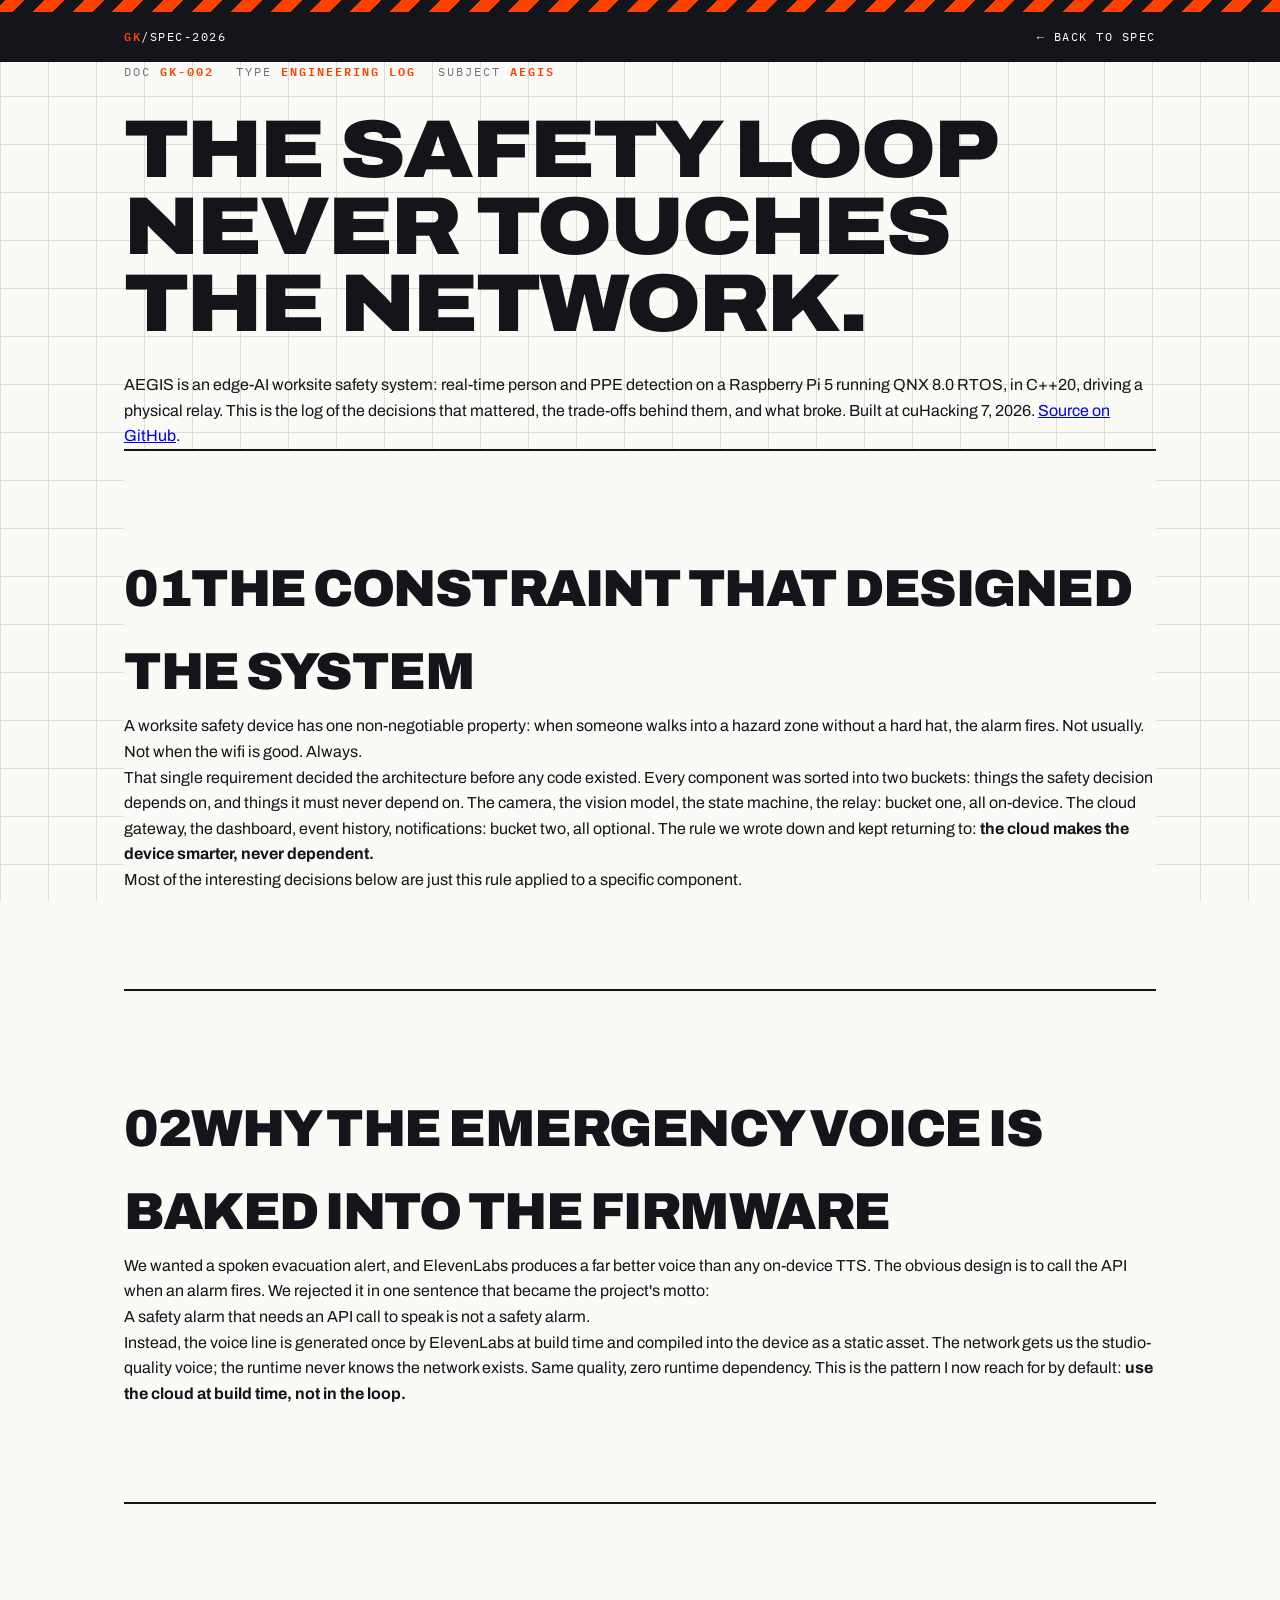
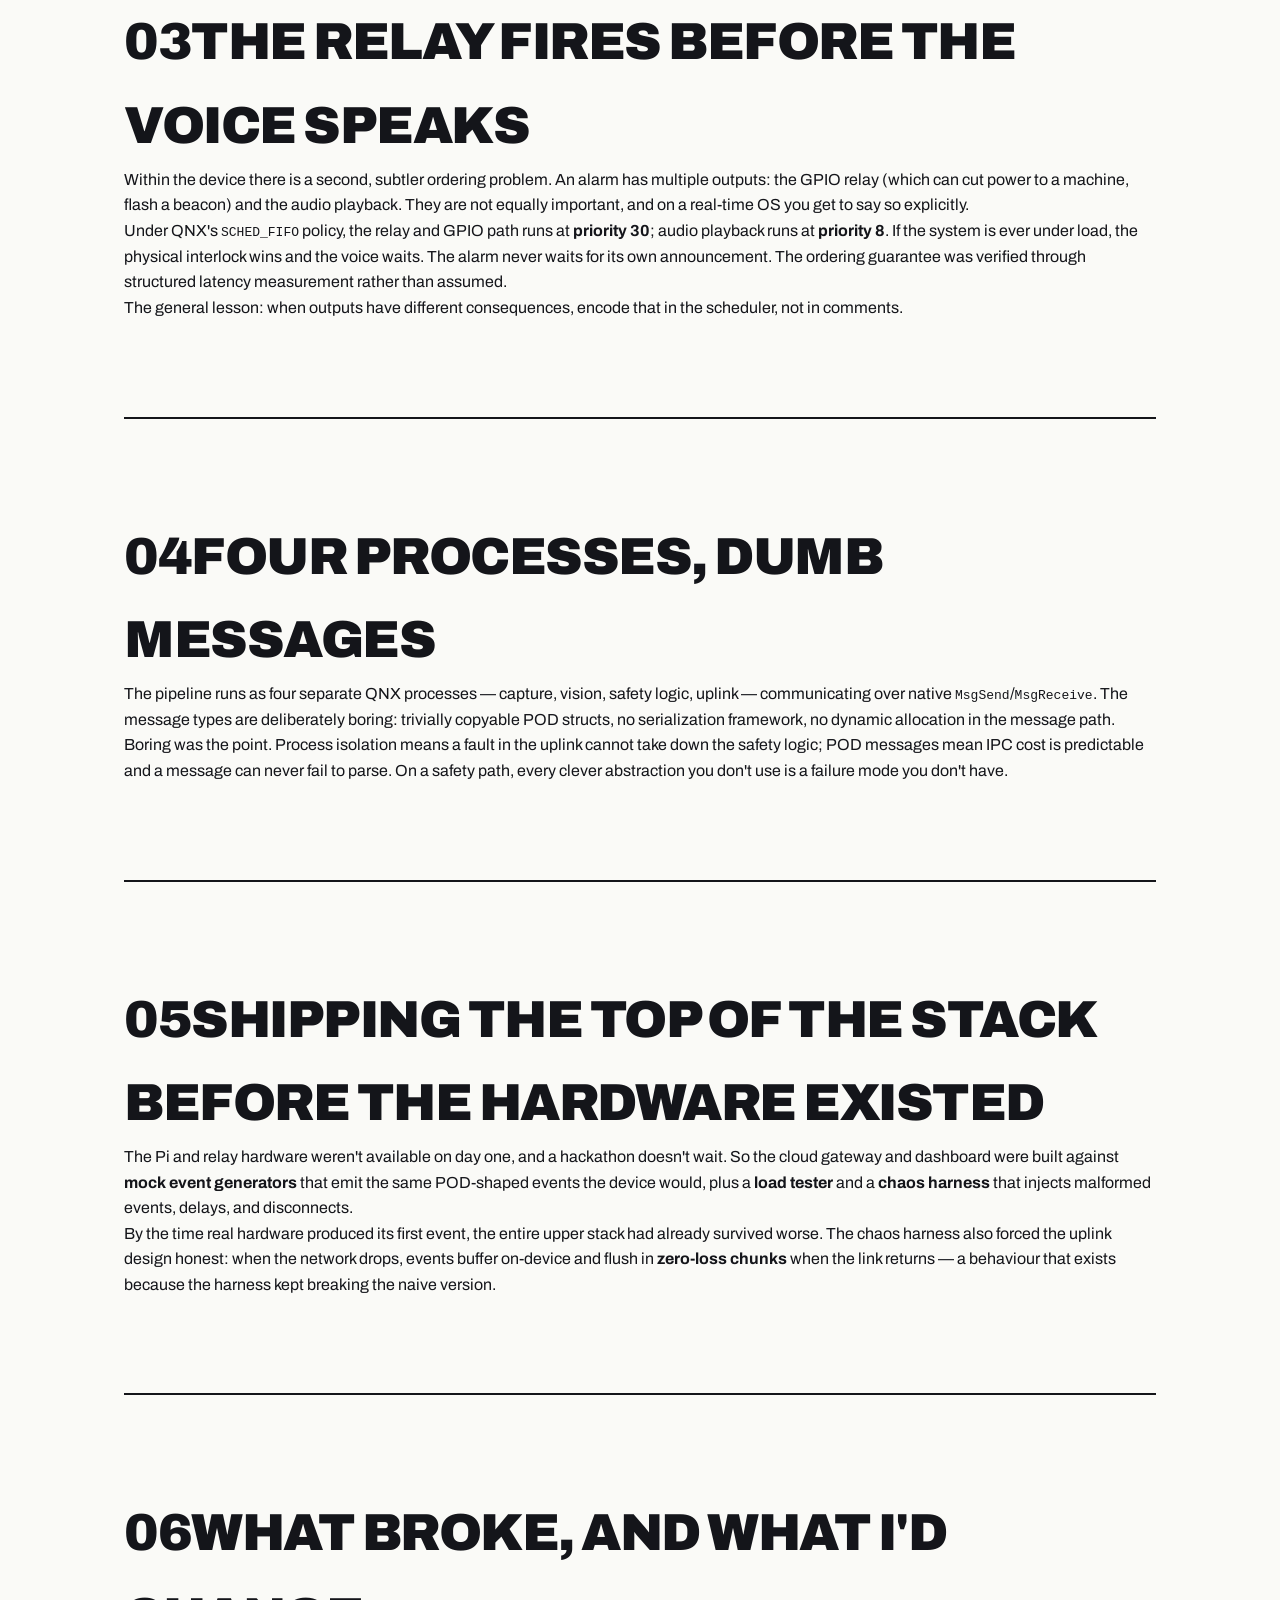
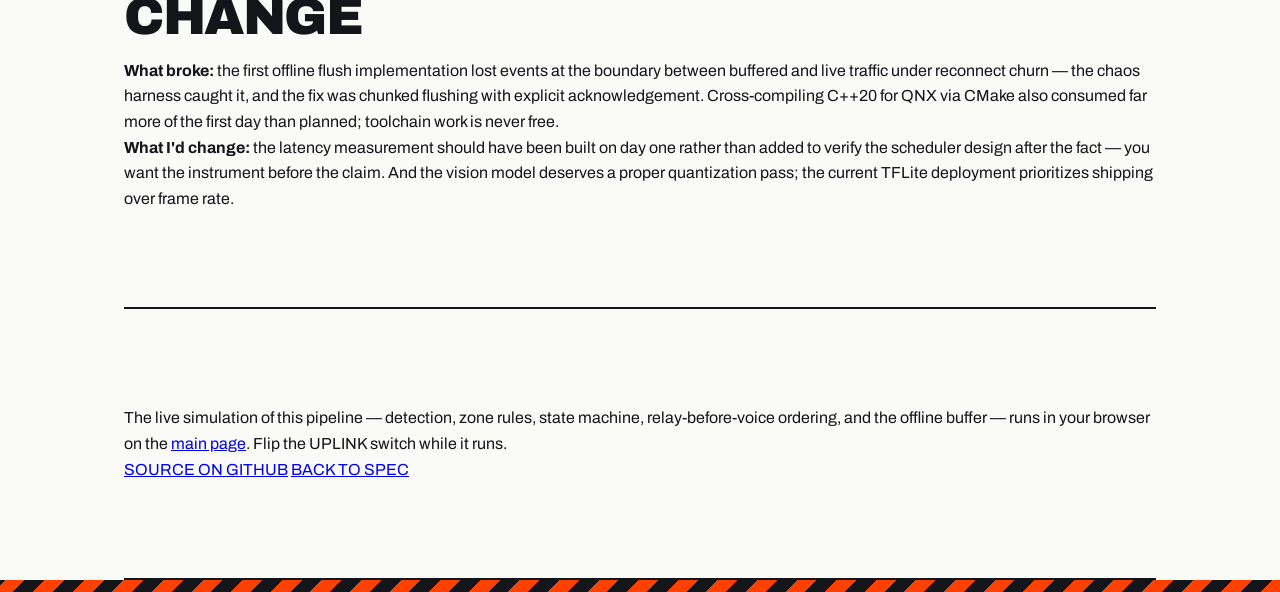
==== aegis.html @ caa248f0 "Add AEGIS Engineering Log HTML structure This file contains the HTML structure and content for the A" ====
<!DOCTYPE html>
<html lang="en">
<head>
<meta charset="UTF-8">
<meta http-equiv="Content-Security-Policy" content="
  default-src 'self';
  script-src 'self';
  style-src 'self';
  font-src 'self';
  img-src 'self' data:;
  connect-src 'self';
  base-uri 'self';
  form-action 'none';
  object-src 'none';
  frame-src 'none';
  upgrade-insecure-requests;">
<meta name="viewport" content="width=device-width, initial-scale=1.0">
<title>AEGIS Engineering Log · Gautam Khosla</title>
<meta name="description" content="Engineering log for AEGIS: an edge-AI worksite safety system on QNX 8.0 RTOS where the safety loop never touches the network. Design decisions, trade-offs, and what broke.">
<link rel="canonical" href="https://gautamkhosla.com/aegis.html">
<meta property="og:type" content="article">
<meta property="og:title" content="AEGIS Engineering Log — the safety loop never touches the network">
<meta property="og:description" content="Design decisions and trade-offs from building a real-time safety system on QNX: SCHED_FIFO ordering, baked-in voice, zero-loss offline flush.">
<meta property="og:image" content="https://gautamkhosla.com/og-image.png">
<meta name="referrer" content="strict-origin-when-cross-origin">
<link rel="icon" href="data:image/svg+xml,%3Csvg xmlns='http://www.w3.org/2000/svg' viewBox='0 0 64 64'%3E%3Crect width='64' height='64' fill='%23FF4100'/%3E%3Ctext x='32' y='44' font-family='monospace' font-size='30' font-weight='700' fill='white' text-anchor='middle'%3EGK%3C/text%3E%3C/svg%3E">
<link rel="stylesheet" href="styles.css">
<link rel="stylesheet" href="log.css">
</head>
<body class="loaded logpage">

<div class="hazard"></div>
<div class="topbar">
  <div class="wrap">
    <a href="index.html"><b class="acc">GK</b>/SPEC-2026</a>
    <div class="right"><a href="index.html">← BACK TO SPEC</a></div>
  </div>
</div>

<main class="wrap log">

  <header class="log-head">
    <div class="doc-ref">
      <span>DOC <b>GK-002</b></span>
      <span>TYPE <b>ENGINEERING LOG</b></span>
      <span>SUBJECT <b>AEGIS</b></span>
    </div>
    <h1>The safety loop never touches the network.</h1>
    <p class="log-standfirst">AEGIS is an edge-AI worksite safety system: real-time person and PPE detection on a Raspberry Pi 5 running QNX 8.0 RTOS, in C++20, driving a physical relay. This is the log of the decisions that mattered, the trade-offs behind them, and what broke. Built at cuHacking 7, 2026. <a href="https://github.com/GautamTalksDev/AEGIS">Source on GitHub</a>.</p>
  </header>

  <section>
    <h2><span class="ln">01</span>The constraint that designed the system</h2>
    <p>A worksite safety device has one non-negotiable property: when someone walks into a hazard zone without a hard hat, the alarm fires. Not usually. Not when the wifi is good. Always.</p>
    <p>That single requirement decided the architecture before any code existed. Every component was sorted into two buckets: things the safety decision depends on, and things it must never depend on. The camera, the vision model, the state machine, the relay: bucket one, all on-device. The cloud gateway, the dashboard, event history, notifications: bucket two, all optional. The rule we wrote down and kept returning to: <strong>the cloud makes the device smarter, never dependent.</strong></p>
    <p>Most of the interesting decisions below are just this rule applied to a specific component.</p>
  </section>

  <section>
    <h2><span class="ln">02</span>Why the emergency voice is baked into the firmware</h2>
    <p>We wanted a spoken evacuation alert, and ElevenLabs produces a far better voice than any on-device TTS. The obvious design is to call the API when an alarm fires. We rejected it in one sentence that became the project's motto:</p>
    <blockquote>A safety alarm that needs an API call to speak is not a safety alarm.</blockquote>
    <p>Instead, the voice line is generated once by ElevenLabs at build time and compiled into the device as a static asset. The network gets us the studio-quality voice; the runtime never knows the network exists. Same quality, zero runtime dependency. This is the pattern I now reach for by default: <strong>use the cloud at build time, not in the loop.</strong></p>
  </section>

  <section>
    <h2><span class="ln">03</span>The relay fires before the voice speaks</h2>
    <p>Within the device there is a second, subtler ordering problem. An alarm has multiple outputs: the GPIO relay (which can cut power to a machine, flash a beacon) and the audio playback. They are not equally important, and on a real-time OS you get to say so explicitly.</p>
    <p>Under QNX's <code>SCHED_FIFO</code> policy, the relay and GPIO path runs at <strong>priority 30</strong>; audio playback runs at <strong>priority 8</strong>. If the system is ever under load, the physical interlock wins and the voice waits. The alarm never waits for its own announcement. The ordering guarantee was verified through structured latency measurement rather than assumed.</p>
    <p>The general lesson: when outputs have different consequences, encode that in the scheduler, not in comments.</p>
  </section>

  <section>
    <h2><span class="ln">04</span>Four processes, dumb messages</h2>
    <p>The pipeline runs as four separate QNX processes — capture, vision, safety logic, uplink — communicating over native <code>MsgSend</code>/<code>MsgReceive</code>. The message types are deliberately boring: trivially copyable POD structs, no serialization framework, no dynamic allocation in the message path.</p>
    <p>Boring was the point. Process isolation means a fault in the uplink cannot take down the safety logic; POD messages mean IPC cost is predictable and a message can never fail to parse. On a safety path, every clever abstraction you don't use is a failure mode you don't have.</p>
  </section>

  <section>
    <h2><span class="ln">05</span>Shipping the top of the stack before the hardware existed</h2>
    <p>The Pi and relay hardware weren't available on day one, and a hackathon doesn't wait. So the cloud gateway and dashboard were built against <strong>mock event generators</strong> that emit the same POD-shaped events the device would, plus a <strong>load tester</strong> and a <strong>chaos harness</strong> that injects malformed events, delays, and disconnects.</p>
    <p>By the time real hardware produced its first event, the entire upper stack had already survived worse. The chaos harness also forced the uplink design honest: when the network drops, events buffer on-device and flush in <strong>zero-loss chunks</strong> when the link returns — a behaviour that exists because the harness kept breaking the naive version.</p>
  </section>

  <section>
    <h2><span class="ln">06</span>What broke, and what I'd change</h2>
    <p><strong>What broke:</strong> the first offline flush implementation lost events at the boundary between buffered and live traffic under reconnect churn — the chaos harness caught it, and the fix was chunked flushing with explicit acknowledgement. Cross-compiling C++20 for QNX via CMake also consumed far more of the first day than planned; toolchain work is never free.</p>
    <p><strong>What I'd change:</strong> the latency measurement should have been built on day one rather than added to verify the scheduler design after the fact — you want the instrument before the claim. And the vision model deserves a proper quantization pass; the current TFLite deployment prioritizes shipping over frame rate.</p>
  </section>

  <section class="log-foot">
    <p>The live simulation of this pipeline — detection, zone rules, state machine, relay-before-voice ordering, and the offline buffer — runs in your browser on the <a href="index.html#sim-sec">main page</a>. Flip the UPLINK switch while it runs.</p>
    <div class="log-cta">
      <a href="https://github.com/GautamTalksDev/AEGIS">SOURCE ON GITHUB</a>
      <a href="index.html">BACK TO SPEC</a>
    </div>
  </section>

</main>

<div class="hazard"></div>
</body>
</html>
---- styles.css ----
/* Fonts are served from this origin. No third party can fail, throttle,
     track, or change what this site looks like. SIL Open Font License. */
  @font-face { font-family:"Archivo"; src:url("fonts/archivo-var.woff2") format("woff2-variations");
    font-weight:400 900; font-stretch:62% 125%; font-style:normal; font-display:swap; }
  @font-face { font-family:"IBM Plex Mono"; src:url("fonts/plexmono-400.woff2") format("woff2");
    font-weight:400; font-style:normal; font-display:swap; }
  @font-face { font-family:"IBM Plex Mono"; src:url("fonts/plexmono-500.woff2") format("woff2");
    font-weight:500; font-style:normal; font-display:swap; }
  @font-face { font-family:"IBM Plex Mono"; src:url("fonts/plexmono-600.woff2") format("woff2");
    font-weight:600; font-style:normal; font-display:swap; }

  :root {
    --paper:#FAFAF7; --ink:#14151A; --orange:#FF4100; --orange-dark:#D63600;
    --steel:#6B7280; --hairline:#DEDED7; --panel:#FFFFFF; --ok:#16A34A;
    --ch-sim:#FF4100; --ch-work:#1B5FD9; --ch-prin:#0F8A3D; --ch-exp:#B26A00;
    --photo-zoom:1.06;   /* 1 = whole photo · higher = closer crop */
    --photo-focus:35%;   /* vertical focal point: lower % = higher up the frame */
  }
  * { margin:0; padding:0; box-sizing:border-box; }
  html { scroll-behavior:smooth; }
  body {
    background:var(--paper); color:var(--ink); transition:background-color .6s ease, color .6s ease;
    font-family:"Archivo",system-ui,sans-serif; line-height:1.6;
    -webkit-font-smoothing:antialiased; overflow-x:hidden;
    background-image:
      linear-gradient(var(--hairline) 1px, transparent 1px),
      linear-gradient(90deg, var(--hairline) 1px, transparent 1px);
    background-size:48px 48px; background-attachment:fixed;
  }
  /* accent shifts smoothly as you move between sections */
  .sec-no,.stat .num,.spec-idx,.tagline,.doc-ref b,.prin .pn,.forg,.award b,
  .ticker-track span b,.slide-txt .tg,.try-me,h1 .accent,.sim-note b,.sim-bar b,
  .topbar a:hover,#pulse .dot,.quickspec b.avail,.hazard,.badge,.stamp,
  .contact-links button,.btn-primary,.sim-cell .v.orange {
    transition:color .55s ease, background-color .55s ease, border-color .55s ease, box-shadow .55s ease;
  }

  .mono { font-family:"IBM Plex Mono",ui-monospace,monospace; }
  .acc { color:var(--orange); }
  .award-gap { margin-bottom:16px; }
  .muted-note { color:var(--steel); }
  .slide.active .conflict-b { animation-delay:.5s; }
  ::selection { background:var(--orange); color:#fff; }
  .wrap { max-width:1080px; margin:0 auto; padding:0 24px; }
  .hazard { height:12px; background:repeating-linear-gradient(-45deg,var(--orange) 0 14px,var(--ink) 14px 28px); position:relative; z-index:5; }

  /* ===== BOOT ===== */
  /* ===== CROSSHAIR ===== */
  #chx,#chy { position:fixed; background:rgba(255,65,0,.35); z-index:90; pointer-events:none; }
  #chx { width:100vw; height:1px; left:0; } #chy { height:100vh; width:1px; top:0; }
  #coord { position:fixed; z-index:90; pointer-events:none; font-family:"IBM Plex Mono",monospace; font-size:10px; letter-spacing:1px; color:var(--orange); background:var(--paper); border:1px solid var(--orange); padding:2px 7px; transform:translate(14px,14px); white-space:nowrap; }
  @media (hover:none),(max-width:800px){ #chx,#chy,#coord{display:none;} }

  /* ===== TOPBAR + KILL SWITCH ===== */
  .topbar { background:var(--ink); color:#fff; position:sticky; top:0; z-index:60; }
  .topbar .wrap { display:flex; justify-content:space-between; align-items:center; height:50px; font-family:"IBM Plex Mono",monospace; font-size:12px; letter-spacing:1.5px; gap:16px; }
  .topbar a { color:#fff; text-decoration:none; transition:color .15s; }
  .topbar a:hover { color:var(--orange); }
  .topbar .right { display:flex; gap:22px; align-items:center; }
  @media (max-width:760px){ .topbar .right a { display:none; } }

  .killswitch { display:flex; align-items:center; gap:10px; cursor:pointer; user-select:none; }
  .killswitch .lbl { font-size:11px; letter-spacing:1.5px; color:#B9BDC7; }
  .killswitch .lbl b { color:#4ADE80; font-weight:600; transition:color .2s; }
  body.outage .killswitch .lbl b { color:var(--orange); }
  .sw { width:46px; height:24px; border:2px solid #fff; position:relative; transition:border-color .2s; }
  .sw::after { content:""; position:absolute; top:2px; left:2px; width:16px; height:16px; background:#4ADE80; transition:transform .2s cubic-bezier(.5,1.6,.4,.9), background .2s; }
  body.outage .sw::after { transform:translateX(22px); background:var(--orange); }

  /* ===== OUTAGE MODE ===== */
  .cloud-dep { transition:opacity .4s, filter .4s; }
  body.outage .cloud-dep { opacity:.28; filter:grayscale(1); pointer-events:none; }
  body.outage .cloud-dep::before { content:"LINK LOST"; }
  .net-tag { font-family:"IBM Plex Mono",monospace; font-size:10px; font-weight:600; letter-spacing:1.5px; padding:2px 8px; border:1.5px solid currentColor; margin-left:10px; vertical-align:middle; }
  .net-tag.cloud { color:var(--steel); }
  .net-tag.edge { color:var(--ok); }
  body.outage .net-tag.cloud { color:var(--orange); }
  body.outage .net-tag.cloud::after { content:" ✕"; }

  /* safety loop pill — always alive */
  #pulse { position:fixed; left:18px; bottom:18px; z-index:80; background:var(--ink); color:#fff; font-family:"IBM Plex Mono",monospace; font-size:11px; letter-spacing:1.5px; padding:9px 14px; display:flex; gap:9px; align-items:center; border:2px solid var(--ink); }
  #pulse .dot { width:9px; height:9px; border-radius:50%; background:#4ADE80; animation:beat 1.4s ease-in-out infinite; }
  @keyframes beat { 0%,100%{transform:scale(1);opacity:.7} 50%{transform:scale(1.35);opacity:1} }
  body.outage #pulse { border-color:var(--orange); }
  body.outage #pulse .dot { animation-duration:.9s; }
  @media (max-width:640px){ #pulse{font-size:10px;padding:7px 10px;} }

  /* ===== HERO ===== */
  header { border-bottom:2px solid var(--ink); position:relative; overflow:hidden; }
  .hero { display:grid; grid-template-columns:minmax(0,1fr) 400px; gap:48px; padding:76px 0 64px; align-items:start; position:relative; }
  @media (max-width:1100px){ .hero{grid-template-columns:minmax(0,1fr) 330px; gap:34px;} }
  @media (max-width:840px){ .hero{grid-template-columns:1fr; gap:48px;} }
  .doc-ref { font-family:"IBM Plex Mono",monospace; font-size:12px; letter-spacing:2px; color:var(--steel); display:flex; gap:22px; flex-wrap:wrap; margin-bottom:30px; }
  .doc-ref b { color:var(--orange); font-weight:600; }
  .edition { color:#fff !important; background:var(--orange); padding:2px 8px; letter-spacing:1.5px; }

  h1 { font-size:clamp(38px,6.4vw,82px); font-weight:900; font-stretch:112%; line-height:.94; letter-spacing:-2px; text-transform:uppercase; margin-bottom:30px; }
  h1 .row { display:block; overflow:hidden; }
  h1 .row span { display:inline-block; transform:translateY(115%); transition:transform .9s cubic-bezier(.16,1,.3,1); }
  body.loaded h1 .row span { transform:translateY(0); }
  h1 .row:nth-child(1) span{transition-delay:.05s;} h1 .row:nth-child(2) span{transition-delay:.15s;} h1 .row:nth-child(3) span{transition-delay:.25s;}
  h1 .outline { color:transparent; -webkit-text-stroke:2px var(--ink); }
  h1 .accent { color:var(--orange); display:inline-block; }
  /* faulty-sign flicker on "doesn't." during outage */
  body.outage h1 .accent { animation:faulty 1.8s steps(1) infinite; }
  @keyframes faulty { 0%,7%,9%,50%,54%,100%{opacity:1} 8%,51%,53%{opacity:.15} }

  .lede { font-size:18px; color:#3c3f47; max-width:600px; margin-bottom:36px; opacity:0; transform:translateY(14px); transition:all .7s ease .5s; }
  body.loaded .lede { opacity:1; transform:none; }
  .lede strong { color:var(--ink); }
  .try-me { font-family:"IBM Plex Mono",monospace; font-size:12.5px; color:var(--orange); font-weight:600; letter-spacing:1px; }
  .try-me::before { content:"↗ "; }

  .cta-row { display:flex; gap:14px; flex-wrap:wrap; opacity:0; transform:translateY(14px); transition:all .7s ease .65s; }
  body.loaded .cta-row { opacity:1; transform:none; }
  .btn { display:inline-block; padding:15px 30px; font-family:"IBM Plex Mono",monospace; font-size:14px; font-weight:600; letter-spacing:1px; text-decoration:none; text-transform:uppercase; border:2px solid var(--ink); transition:all .18s; cursor:pointer; background:var(--paper); color:var(--ink); }
  .btn-primary { background:var(--orange); border-color:var(--orange); color:#fff; box-shadow:5px 5px 0 var(--ink); }
  .btn-primary:hover { transform:translate(-2px,-2px); box-shadow:8px 8px 0 var(--ink); }
  .btn-primary:active { transform:translate(3px,3px); box-shadow:1px 1px 0 var(--ink); }
  .btn-ghost:hover { background:var(--ink); color:#fff; }

  .stamp { position:absolute; top:70px; right:430px; z-index:3; font-family:"IBM Plex Mono",monospace; font-size:13px; font-weight:600; letter-spacing:3px; color:var(--orange); border:3px solid var(--orange); padding:10px 20px; text-transform:uppercase; transform:rotate(-12deg) scale(3); opacity:0; border-radius:4px; transition:transform .35s cubic-bezier(.5,1.8,.4,.8) 1.1s, opacity .2s ease 1.1s; mix-blend-mode:multiply; pointer-events:none; }
  body.loaded .stamp { transform:rotate(-12deg) scale(1); opacity:.9; }
  @media (max-width:1060px){ .stamp{right:24px;top:40px;} }
  @media (max-width:840px){ .stamp{display:none;} }

  /* badge — draggable */
  .badge-zone { position:relative; padding:26px 30px 30px 0; justify-self:center; width:100%; }
  .badge { border:2px solid var(--ink); background:var(--panel); box-shadow:8px 8px 0 var(--orange); opacity:0; transform:translateY(20px); transition:opacity .8s cubic-bezier(.16,1,.3,1) .4s, transform .8s cubic-bezier(.16,1,.3,1) .4s; cursor:grab; touch-action:none; position:relative; z-index:4; overflow:hidden; }
  body.loaded .badge { opacity:1; transform:none; }
  .badge.dragging { cursor:grabbing; transition:none !important; box-shadow:14px 18px 0 rgba(255,65,0,.5); }
  .badge.snapback { transition:transform .55s cubic-bezier(.3,1.6,.4,.9) !important; }
  .badge-head { background:var(--ink); color:#fff; font-family:"IBM Plex Mono",monospace; font-size:11px; letter-spacing:2px; padding:8px 14px; display:flex; justify-content:space-between; }
  .badge-head .live { color:#4ADE80; animation:blink 2s ease-in-out infinite; }
  body.outage .badge-head .live { color:var(--orange); }
  @keyframes blink { 0%,100%{opacity:.45} 50%{opacity:1} }
  .badge-photo { position:relative; width:100%; aspect-ratio:1/1; overflow:hidden; }
  .badge img { position:absolute; inset:0; width:100%; height:100%; object-fit:cover; object-position:center var(--photo-focus); display:block; filter:contrast(1.04); pointer-events:none; transform:scale(var(--photo-zoom)); transform-origin:center var(--photo-focus); }
  .badge-foot { padding:12px 14px; border-top:2px solid var(--ink); }
  .badge-foot .nm { font-weight:800; font-size:15px; text-transform:uppercase; letter-spacing:.5px; }
  .badge-foot .rl { font-family:"IBM Plex Mono",monospace; font-size:11.5px; color:var(--steel); letter-spacing:1px; }
  .badge-bars { display:flex; gap:3px; margin-top:10px; height:16px; }
  .badge-bars i { background:var(--ink); width:3px; }
  .badge-bars i:nth-child(3n){width:6px;} .badge-bars i:nth-child(5n){width:2px;background:var(--orange);}
  .quickspec { margin-top:26px; border:2px solid var(--ink); background:var(--panel); font-family:"IBM Plex Mono",monospace; }
  .quickspec div { display:flex; justify-content:space-between; gap:12px; padding:9px 14px; border-bottom:1px solid var(--hairline); font-size:11.5px; letter-spacing:.5px; }
  .quickspec div:last-child { border-bottom:0; }
  .quickspec span { color:var(--steel); letter-spacing:1.5px; }
  .quickspec b { font-weight:600; text-align:right; }
  .quickspec b.avail { color:var(--ok); }
  .quickspec b.avail::before { content:"● "; }
  body.outage .quickspec b.avail { color:var(--orange); }

  .drag-hint { position:absolute; bottom:8px; right:34px; font-family:"IBM Plex Mono",monospace; font-size:10px; letter-spacing:1px; color:var(--steel); }
  @media (hover:none){ .drag-hint{display:none;} }

  .dim { position:absolute; font-family:"IBM Plex Mono",monospace; font-size:10px; letter-spacing:1px; color:var(--steel); }
  .dim-r { top:26px; bottom:30px; right:6px; width:14px; border-right:1px solid var(--steel); }
  .dim-r::before,.dim-r::after { content:""; position:absolute; right:-4px; width:9px; height:1px; background:var(--steel); }
  .dim-r::before{top:0;} .dim-r::after{bottom:0;}
  .dim-r span { position:absolute; top:50%; right:-32px; transform:rotate(90deg); white-space:nowrap; }
  .dim-t { top:4px; left:0; right:30px; height:14px; border-top:1px solid var(--steel); }
  .dim-t::before,.dim-t::after { content:""; position:absolute; top:-4px; height:9px; width:1px; background:var(--steel); }
  .dim-t::before{left:0;} .dim-t::after{right:0;}
  .dim-t span { position:absolute; top:-18px; left:50%; transform:translateX(-50%); white-space:nowrap; }
  @media (max-width:840px){ .badge-zone{max-width:400px;padding-right:26px;} }

  .ticker { border-top:2px solid var(--ink); background:var(--panel); overflow:hidden; }
  .ticker-track { display:flex; width:max-content; animation:tick 32s linear infinite; }
  .ticker:hover .ticker-track { animation-play-state:paused; }
  .ticker-track span { font-family:"IBM Plex Mono",monospace; font-size:13px; letter-spacing:1.5px; padding:13px 28px; border-right:1px solid var(--hairline); white-space:nowrap; }
  .ticker-track span b { color:var(--orange); font-weight:600; }
  .ticker-track .live-slot i { font-style:normal; color:#16A34A; }
  #dataSrc { color:var(--steel); font-weight:400; cursor:help; }
  #dataSrc.live { color:#16A34A; }
  @keyframes tick { to{transform:translateX(-50%);} }

  /* ===== AEGIS SIM ===== */
  #sim-sec { background:rgba(255,255,255,.5); }
  .sim-shell { border:2px solid var(--ink); background:var(--ink); }
  .sim-bar { display:flex; justify-content:space-between; align-items:center; gap:10px; padding:9px 16px; font-family:"IBM Plex Mono",monospace; font-size:11px; letter-spacing:1.5px; color:#B9BDC7; border-bottom:2px solid #2A2C33; flex-wrap:wrap; }
  .sim-bar b { color:var(--orange); font-weight:600; }
  .sim-bar .rec { color:#EF4444; animation:blink 1.2s steps(1) infinite; }
  #simCv { width:100%; display:block; background:#0E0F13; }
  .sim-foot { display:grid; grid-template-columns:repeat(4,1fr); border-top:2px solid #2A2C33; font-family:"IBM Plex Mono",monospace; }
  @media (max-width:640px){ .sim-foot{grid-template-columns:1fr 1fr;} }
  .sim-cell { padding:12px 16px; border-right:2px solid #2A2C33; }
  .sim-cell:last-child { border-right:0; }
  @media (max-width:640px){ .sim-cell:nth-child(2){border-right:0;} .sim-cell:nth-child(-n+2){border-bottom:2px solid #2A2C33;} }
  .sim-cell .k { font-size:10px; letter-spacing:1.5px; color:#6B7280; }
  .sim-cell .v { font-size:16px; font-weight:600; color:#fff; margin-top:2px; }
  .sim-cell .v.safe { color:#4ADE80; }
  .sim-cell .v.warn { color:#FBBF24; }
  .sim-cell .v.alarm { color:#EF4444; }
  .sim-cell .v.orange { color:var(--orange); }
  .sim-shell.alarm-flash { animation:alarmb .5s steps(2) infinite; }
  @keyframes alarmb { 50% { box-shadow:0 0 0 5px var(--orange); } }
  .sim-note { font-family:"IBM Plex Mono",monospace; font-size:12.5px; color:var(--steel); margin-top:16px; letter-spacing:.3px; }
  .sim-note b { color:var(--orange); font-weight:600; }

  /* ===== SHOWCASE CAROUSEL ===== */
  .showcase { border:2px solid var(--ink); background:var(--panel); margin-bottom:40px; overflow:hidden; position:relative; }
  .rail { display:flex; transition:transform .55s cubic-bezier(.7,0,.2,1); }
  .slide { min-width:100%; display:grid; grid-template-columns:1fr 1fr; }
  @media (max-width:760px){ .slide{grid-template-columns:1fr;} }
  .slide-viz { background:var(--ink); padding:34px; display:flex; align-items:center; justify-content:center; min-height:280px; }
  .slide-viz svg { width:100%; max-width:420px; height:auto; }
  .slide-txt { padding:34px 36px; display:flex; flex-direction:column; justify-content:center; }
  .slide-txt .sk { font-family:"IBM Plex Mono",monospace; font-size:11px; letter-spacing:2px; color:var(--steel); margin-bottom:8px; }
  .slide-txt h3 { font-size:30px; font-weight:900; text-transform:uppercase; letter-spacing:-1px; margin-bottom:6px; }
  .slide-txt .tg { color:var(--orange); font-weight:600; font-size:15px; margin-bottom:12px; }
  .slide-txt p { color:#3c3f47; font-size:15px; margin-bottom:18px; }
  .slide-txt a { align-self:flex-start; font-family:"IBM Plex Mono",monospace; font-size:12.5px; font-weight:600; letter-spacing:1px; color:var(--ink); text-decoration:none; border:2px solid var(--ink); padding:8px 16px; transition:all .18s; }
  .slide-txt a:hover { background:var(--orange); border-color:var(--orange); color:#fff; }
  .show-nav { display:flex; justify-content:space-between; align-items:center; border-top:2px solid var(--ink); }
  .show-nav .dots { display:flex; gap:8px; padding:0 18px; }
  .show-nav .dots i { width:26px; height:5px; background:var(--hairline); cursor:pointer; transition:background .2s; }
  .show-nav .dots i.on { background:var(--orange); }
  .show-nav button { background:var(--panel); border:0; border-left:2px solid var(--ink); font-family:"IBM Plex Mono",monospace; font-size:13px; font-weight:600; letter-spacing:1px; padding:14px 24px; cursor:pointer; transition:all .15s; color:var(--ink); }
  .show-nav button:first-of-type { border-left:0; border-right:2px solid var(--ink); }
  .show-nav button:hover { background:var(--orange); color:#fff; }
  .show-nav button:active { background:var(--ink); }

  /* SVG schematic animations — run only on active slide */
  .slide .flow { stroke-dasharray:6 8; }
  .slide.active .flow { animation:dashflow 1s linear infinite; }
  @keyframes dashflow { to { stroke-dashoffset:-14; } }
  .slide.active .relay-blip { animation:relayblip 2.4s steps(1) infinite; }
  @keyframes relayblip { 0%,55%,100%{fill:#2A2C33} 60%,80%{fill:#FF4100} }
  .slide.active .stagefill { animation:stagef 3s linear infinite; }
  .slide.active .stagefill:nth-of-type(2){ animation-delay:.6s; }
  .slide.active .stagefill:nth-of-type(3){ animation-delay:1.2s; }
  .slide.active .stagefill:nth-of-type(4){ animation-delay:1.8s; }
  .slide.active .stagefill:nth-of-type(5){ animation-delay:2.4s; }
  @keyframes stagef { 0%,18%{fill:#FF4100} 20%,100%{fill:#2A2C33} }
  .slide.active .conflict { animation:confl 3.2s steps(1) infinite; }
  @keyframes confl { 0%,30%{fill:#EF4444} 35%,100%{fill:#4ADE80} }
  .slide.active .drop { animation:dropin 2.2s ease-in infinite; }
  .slide.active .drop:nth-of-type(2){ animation-delay:.7s; }
  .slide.active .drop:nth-of-type(3){ animation-delay:1.4s; }
  @keyframes dropin { 0%{transform:translateY(-46px);opacity:0} 25%{opacity:1} 80%{transform:translateY(38px);opacity:1} 100%{transform:translateY(44px);opacity:0} }

  /* daily principle highlight */
  .prin > div.today { background:#FFF0E8; position:relative; }
  .prin > div.today::after { content:"TODAY'S DRILL"; position:absolute; top:12px; right:12px; font-family:"IBM Plex Mono",monospace; font-size:9.5px; font-weight:600; letter-spacing:1.5px; color:#fff; background:var(--orange); padding:3px 8px; }

  /* parallax ghost numerals */
  .ghost-no { will-change:transform; }

  /* ===== SECTIONS ===== */
  section { padding:96px 0; border-bottom:2px solid var(--ink); position:relative; overflow:hidden; background:var(--paper); transition:background .6s ease; }
  /* each section is a different channel: a 6% wash of its own signal colour */
  #sim-sec    { background:color-mix(in srgb, var(--ch-sim) 7%, var(--paper)); }
  #work       { background:color-mix(in srgb, var(--ch-work) 6%, var(--paper)); }
  #principles { background:color-mix(in srgb, var(--ch-prin) 6%, var(--paper)); }
  #experience { background:color-mix(in srgb, var(--ch-exp) 6%, var(--paper)); }
  #contact    { background:var(--paper); }
  .ghost-no { position:absolute; top:24px; right:-10px; font-size:clamp(140px,22vw,280px); font-weight:900; color:transparent; -webkit-text-stroke:1.5px var(--hairline); line-height:1; pointer-events:none; user-select:none; font-stretch:112%; }
  .sec-head { display:flex; align-items:baseline; gap:20px; margin-bottom:48px; flex-wrap:wrap; }
  .sec-no { font-family:"IBM Plex Mono",monospace; font-size:14px; font-weight:600; color:#fff; background:var(--orange); padding:4px 12px; letter-spacing:1px; }
  h2 { font-size:clamp(30px,5vw,52px); font-weight:900; text-transform:uppercase; letter-spacing:-1.5px; }

  .spec { display:grid; grid-template-columns:96px 1fr; border:2px solid var(--ink); background:var(--panel); margin-bottom:22px; transition:box-shadow .18s, transform .18s; }
  .spec:hover { transform:translate(-4px,-4px); box-shadow:8px 8px 0 var(--orange); }
  .spec:hover .spec-idx { background:var(--orange); color:#fff; }
  @media (max-width:640px){ .spec{grid-template-columns:1fr;} .spec-idx{border-right:0!important;border-bottom:2px solid var(--ink);padding:10px 18px!important;justify-content:flex-start!important;} }
  .spec-idx { border-right:2px solid var(--ink); display:flex; align-items:flex-start; justify-content:center; padding:26px 0; font-family:"IBM Plex Mono",monospace; font-size:28px; font-weight:600; color:var(--orange); transition:background .18s,color .18s; }
  .spec-body { padding:28px 30px; }
  .spec-top { display:flex; justify-content:space-between; align-items:baseline; gap:14px; flex-wrap:wrap; margin-bottom:4px; }
  .spec h3 { font-size:26px; font-weight:900; text-transform:uppercase; letter-spacing:-.5px; }
  .spec h3 a { color:var(--ink); text-decoration:none; }
  .spec h3 a:hover { color:var(--orange); }
  .spec .tech { font-family:"IBM Plex Mono",monospace; font-size:12px; color:var(--steel); letter-spacing:.5px; }
  .spec .tagline { color:var(--orange); font-weight:600; font-size:15px; margin-bottom:10px; }
  .spec p { color:#3c3f47; font-size:15.5px; }
  .spec p em { color:var(--ink); font-weight:600; font-style:normal; border-bottom:2px solid var(--orange); }
  .award { display:inline-block; align-self:flex-start; margin-top:2px; font-family:"IBM Plex Mono",monospace; font-size:12px; font-weight:600; letter-spacing:1px; color:#fff; background:var(--ink); padding:5px 12px; }
  .award b { color:var(--orange); font-weight:600; }

  .more-grid { display:grid; grid-template-columns:repeat(2,1fr); gap:16px; margin-top:36px; }
  @media (max-width:640px){ .more-grid{grid-template-columns:1fr;} }
  .mini { border:2px solid var(--ink); background:var(--panel); padding:20px 22px; transition:box-shadow .18s,transform .18s; }
  .mini:hover { transform:translate(-3px,-3px); box-shadow:5px 5px 0 var(--orange); }
  .mini h4 { font-size:16px; font-weight:900; text-transform:uppercase; margin-bottom:4px; }
  .mini h4 a { color:var(--ink); text-decoration:none; }
  .mini h4 a:hover { color:var(--orange); }
  .mini p { color:var(--steel); font-size:14px; }

  .stats { display:grid; grid-template-columns:repeat(4,1fr); border:2px solid var(--ink); background:var(--panel); margin-top:40px; }
  @media (max-width:640px){ .stats{grid-template-columns:1fr 1fr;} }
  .stat { padding:26px 16px; text-align:center; border-right:2px solid var(--ink); }
  .stat:last-child { border-right:0; }
  @media (max-width:640px){ .stat:nth-child(2){border-right:0;} .stat:nth-child(-n+2){border-bottom:2px solid var(--ink);} }
  .stat .num { font-size:clamp(30px,4.6vw,46px); font-weight:900; color:var(--orange); font-variant-numeric:tabular-nums; letter-spacing:-1px; }
  .stat .lbl { font-family:"IBM Plex Mono",monospace; font-size:11px; letter-spacing:1.5px; color:var(--steel); margin-top:4px; }

  .prin { display:grid; grid-template-columns:1fr 1fr; border:2px solid var(--ink); background:var(--panel); }
  @media (max-width:640px){ .prin{grid-template-columns:1fr;} }
  .prin>div { padding:30px; border-right:2px solid var(--ink); border-bottom:2px solid var(--ink); transition:background .2s; }
  .prin>div:hover { background:#FFF4EF; }
  .prin>div:nth-child(2n){border-right:0;} .prin>div:nth-child(n+3){border-bottom:0;}
  @media (max-width:640px){ .prin>div{border-right:0!important;border-bottom:2px solid var(--ink)!important;} .prin>div:last-child{border-bottom:0!important;} }
  .prin .pn { font-family:"IBM Plex Mono",monospace; font-size:12px; font-weight:600; color:var(--orange); letter-spacing:2px; margin-bottom:8px; }
  .prin h3 { font-size:18px; font-weight:900; text-transform:uppercase; margin-bottom:6px; }
  .prin p { color:#3c3f47; font-size:15px; }


  #contact { border-bottom:0; }
  .contact-inner { border:2px solid var(--ink); background:var(--ink); color:#fff; padding:56px 52px; position:relative; overflow:hidden; }
  @media (max-width:640px){ .contact-inner{padding:38px 24px;} }
  .contact-inner::after { content:"GK-001"; position:absolute; bottom:-30px; right:-8px; font-size:150px; font-weight:900; color:transparent; -webkit-text-stroke:1px rgba(255,255,255,.12); pointer-events:none; font-stretch:112%; }
  .contact-inner h2 { color:#fff; margin-bottom:12px; }
  .contact-inner p { color:#B9BDC7; max-width:560px; margin-bottom:28px; }
  .contact-links { display:flex; gap:14px; flex-wrap:wrap; position:relative; z-index:1; }
  .contact-links a { font-family:"IBM Plex Mono",monospace; font-size:13.5px; font-weight:600; letter-spacing:1px; color:#fff; text-decoration:none; border:2px solid #fff; padding:11px 20px; transition:all .18s; }
  .contact-links a:hover { background:var(--orange); border-color:var(--orange); }
  .contact-links a.primary { background:var(--orange); border-color:var(--orange); }
  .contact-links a.primary:hover { background:#fff; border-color:#fff; color:var(--ink); }
  .contact-links button { font-family:"IBM Plex Mono",monospace; font-size:13.5px; font-weight:600; letter-spacing:1px; color:#fff; background:var(--orange); border:2px solid var(--orange); padding:11px 20px; cursor:pointer; transition:all .18s; }
  .contact-links button:hover { background:#fff; border-color:#fff; color:var(--ink); }
  .contact-links button:active { transform:translateY(2px); }

  /* copy confirmation: reads like a dispatch receipt */
  #copyToast { position:fixed; left:50%; bottom:-90px; transform:translateX(-50%); z-index:120; background:var(--ink); color:#fff; border:2px solid var(--orange); font-family:"IBM Plex Mono",monospace; font-size:12.5px; letter-spacing:1.5px; padding:12px 20px; display:flex; gap:12px; align-items:center; transition:bottom .35s cubic-bezier(.2,1.4,.4,1); box-shadow:5px 5px 0 var(--orange); }
  #copyToast.show { bottom:26px; }
  #copyToast b { color:var(--orange); font-weight:600; }
  #copyToast .tick { color:#4ADE80; }
  @media (max-width:640px){ #copyToast{font-size:11px;padding:10px 14px;gap:8px;} }

  .name-plate { padding:60px 0 20px; overflow:hidden; }
  .name-track { display:flex; width:max-content; animation:namescroll 24s linear infinite; }
  .name-track div { font-size:clamp(60px,12.5vw,170px); font-weight:900; font-stretch:112%; text-transform:uppercase; letter-spacing:-4px; line-height:.9; color:transparent; -webkit-text-stroke:2px var(--ink); white-space:nowrap; transition:color .3s,-webkit-text-stroke .3s; user-select:none; padding-right:.4em; }
  .name-plate:hover .name-track div { color:var(--orange); -webkit-text-stroke:2px var(--orange); }
  .name-plate:hover .name-track { animation-play-state:paused; }
  @keyframes namescroll { to { transform:translateX(-50%); } }
  @media (prefers-reduced-motion:reduce){ .name-track { animation:none; } }
  footer .meta { display:flex; justify-content:space-between; gap:16px; flex-wrap:wrap; font-family:"IBM Plex Mono",monospace; font-size:12px; color:var(--steel); letter-spacing:1px; padding:14px 0 30px; }
  footer .meta button { background:none; border:0; font:inherit; color:inherit; letter-spacing:inherit; cursor:pointer; }
  footer .meta button:hover { color:var(--orange); }

  /* ===== TERMINAL ===== */
  #term { position:fixed; left:0; right:0; bottom:0; height:0; background:var(--ink); color:#D7DBE4; z-index:150; overflow:hidden; transition:height .3s cubic-bezier(.2,.8,.2,1); border-top:3px solid var(--orange); font-family:"IBM Plex Mono",monospace; font-size:13px; }
  #term.open { height:min(46vh,380px); }
  #term .inner { padding:16px 20px; height:100%; display:flex; flex-direction:column; }
  #termOut { flex:1; overflow-y:auto; white-space:pre-wrap; line-height:1.7; }
  #termOut b { color:var(--orange); font-weight:600; }
  #termOut .ok { color:#4ADE80; }
  #termLine { display:flex; gap:8px; padding-top:8px; }
  #termLine .ps { color:var(--orange); }
  #termIn { flex:1; background:none; border:0; outline:0; color:#fff; font:inherit; }

  /* live inspection log (desktop) */
  #log { position:fixed; right:16px; bottom:16px; z-index:80; width:230px; font-family:"IBM Plex Mono",monospace; font-size:10.5px; line-height:1.8; color:var(--steel); pointer-events:none; text-align:right; }
  #log div b { color:var(--orange); font-weight:600; }
  @media (max-width:1200px){ #log{display:none;} }

  .reveal { opacity:0; transform:translateY(30px); transition:opacity .65s cubic-bezier(.16,1,.3,1), transform .65s cubic-bezier(.16,1,.3,1); }
  .reveal.in { opacity:1; transform:none; }

  @media (prefers-reduced-motion:reduce) {
    *,*::before,*::after { animation:none !important; transition:none !important; }
    h1 .row span,.lede,.cta-row,.badge,.stamp { transform:none !important; opacity:1 !important; }
    .reveal { opacity:1; transform:none; }
    #chx,#chy,#coord,#log { display:none; }
  }

  /* ===== THE SURPRISE: PRINT = INSTANT SPEC-SHEET RESUME =====
     Ctrl+P anywhere and the site collapses into a clean, ink-friendly
     one-pager a recruiter can save as PDF. The document was always a document. */
  @media print {
    body { background:#fff !important; background-image:none !important; font-size:11pt; }
    #chx,#chy,#coord,#log,#pulse,#term,.killswitch,.ticker,.scroll-hint,
    #sim-sec,.stamp,.drag-hint,.dim,.ghost-no,.hazard,.name-plate,.slide-viz,.quickspec,
    .cta-row,.show-nav,footer .meta button { display:none !important; }
    .topbar { position:static; background:#fff; border-bottom:3px solid #14151A; }
    .topbar a, .topbar .lbl { color:#14151A !important; }
    header,section { border-bottom:1.5px solid #14151A; padding:18pt 0; min-height:0; page-break-inside:avoid; }
    .hero { grid-template-columns:1fr 120pt; gap:20pt; padding:12pt 0; }
    h1 { font-size:26pt; letter-spacing:-1px; }
    .badge { box-shadow:none; }
    .badge-zone { padding:0; }
    .showcase { border:1.5px solid #14151A; overflow:visible; margin-bottom:14pt; }
    .rail { display:block; transform:none !important; }
    .slide { display:block; min-width:0; page-break-inside:avoid; border-bottom:1px solid #DEDED7; }
    .slide-txt { padding:10pt 14pt; }
    .slide-txt a { border:0; padding:0; }
    .slide-txt a::after { content:" · " attr(href); font-size:8pt; color:#6B7280; }
    .spec,.mini,.prin,.stats,.contact-inner { box-shadow:none !important; transform:none !important; border-width:1.5px; }
    .spec:hover { transform:none; }
    .contact-inner { background:#fff; color:#14151A; border:1.5px solid #14151A; }
    .contact-inner h2,.contact-inner p { color:#14151A; }
    .contact-inner::after { display:none; }
    .contact-links a { color:#14151A; border-color:#14151A; }
    .contact-links a.primary { background:#fff; color:#14151A; }
    .contact-links a::after { content:" · " attr(href); font-size:8.5pt; color:#6B7280; }
    .contact-links button { color:#14151A !important; background:#fff !important; border-color:#14151A !important; }
    .contact-links button::after { content:" · " attr(data-mail); font-size:8.5pt; color:#6B7280; }
    .reveal { opacity:1 !important; transform:none !important; }
    a { text-decoration:none; color:#14151A; }
    .spec h3 a::after { content:" · " attr(href); font-size:8pt; color:#6B7280; font-weight:400; text-transform:none; }
  }

  /* experience: field-record dossiers on a timeline rail */
  #experience .wrap { position:relative; }
  .frail { position:absolute; left:9px; top:130px; bottom:20px; width:2px;
    background:repeating-linear-gradient(180deg, var(--ink) 0 8px, transparent 8px 14px); opacity:.35; }
  @media (max-width:720px){ .frail{ display:none; } }

  .fcard { position:relative; margin:0 0 26px 40px; border:2px solid var(--ink); background:var(--panel);
    transition:transform .18s, box-shadow .18s; }
  .fcard:hover { transform:translate(-4px,-4px); box-shadow:8px 8px 0 var(--orange); }
  @media (max-width:720px){ .fcard{ margin-left:0; } }

  .fnode { position:absolute; left:-37px; top:26px; width:12px; height:12px; border:2px solid var(--ink);
    background:var(--paper); transform:rotate(45deg); transition:background .3s, box-shadow .3s; }
  .fcard.in .fnode { background:var(--orange); box-shadow:0 0 0 5px color-mix(in srgb, var(--orange) 18%, transparent); }
  @media (max-width:720px){ .fnode{ display:none; } }

  .ftab { display:flex; align-items:center; gap:18px; flex-wrap:wrap; padding:9px 18px;
    border-bottom:2px solid var(--ink); background:color-mix(in srgb, var(--orange) 6%, var(--panel));
    font-family:"IBM Plex Mono",monospace; font-size:11px; letter-spacing:1.5px; }
  .fid { color:#fff; background:var(--ink); padding:2px 9px; font-weight:600; }
  .fwhen { color:var(--steel); }
  .fstat { margin-left:auto; color:var(--steel); font-weight:600; }
  .fstat.live { color:var(--ok); }
  .fstat.live::before { content:""; }
  body.outage .fstat.live { color:var(--orange); }

  .fbody { padding:20px 22px 18px; }
  .fbody h3 { font-size:19px; font-weight:900; text-transform:uppercase; letter-spacing:-.3px; }
  .forg { color:var(--orange); font-weight:600; font-size:14.5px; margin:2px 0 8px; }
  .fbody p { color:#3c3f47; font-size:15px; max-width:70ch; }

  .ftags { display:flex; gap:8px; flex-wrap:wrap; margin-top:14px; }
  .ftags i { font-style:normal; font-family:"IBM Plex Mono",monospace; font-size:10.5px; font-weight:600;
    letter-spacing:1px; color:var(--ink); border:1.5px solid var(--ink); padding:3px 9px;
    transition:background .15s, color .15s; }
  .fcard:hover .ftags i { background:var(--ink); color:#fff; }
  .fcard:hover .ftags i:nth-child(odd) { background:var(--orange); border-color:var(--orange); }

  /* rubber stamp: hidden until the card is inspected */
  .fstamp { position:absolute; right:22px; bottom:16px; font-family:"IBM Plex Mono",monospace;
    font-size:12px; font-weight:600; letter-spacing:3px; color:var(--orange); border:2.5px solid var(--orange);
    padding:5px 12px; border-radius:3px; transform:rotate(-8deg) scale(2.2); opacity:0; pointer-events:none;
    mix-blend-mode:multiply; transition:transform .28s cubic-bezier(.5,1.9,.4,.8), opacity .15s; }
  .fcard:hover .fstamp, .fcard.in:active .fstamp { transform:rotate(-8deg) scale(1); opacity:.9; }
  @media (max-width:640px){ .fstamp{ position:static; display:inline-block; margin:14px 22px 18px;
    transform:rotate(-4deg) scale(1); opacity:.85; } }
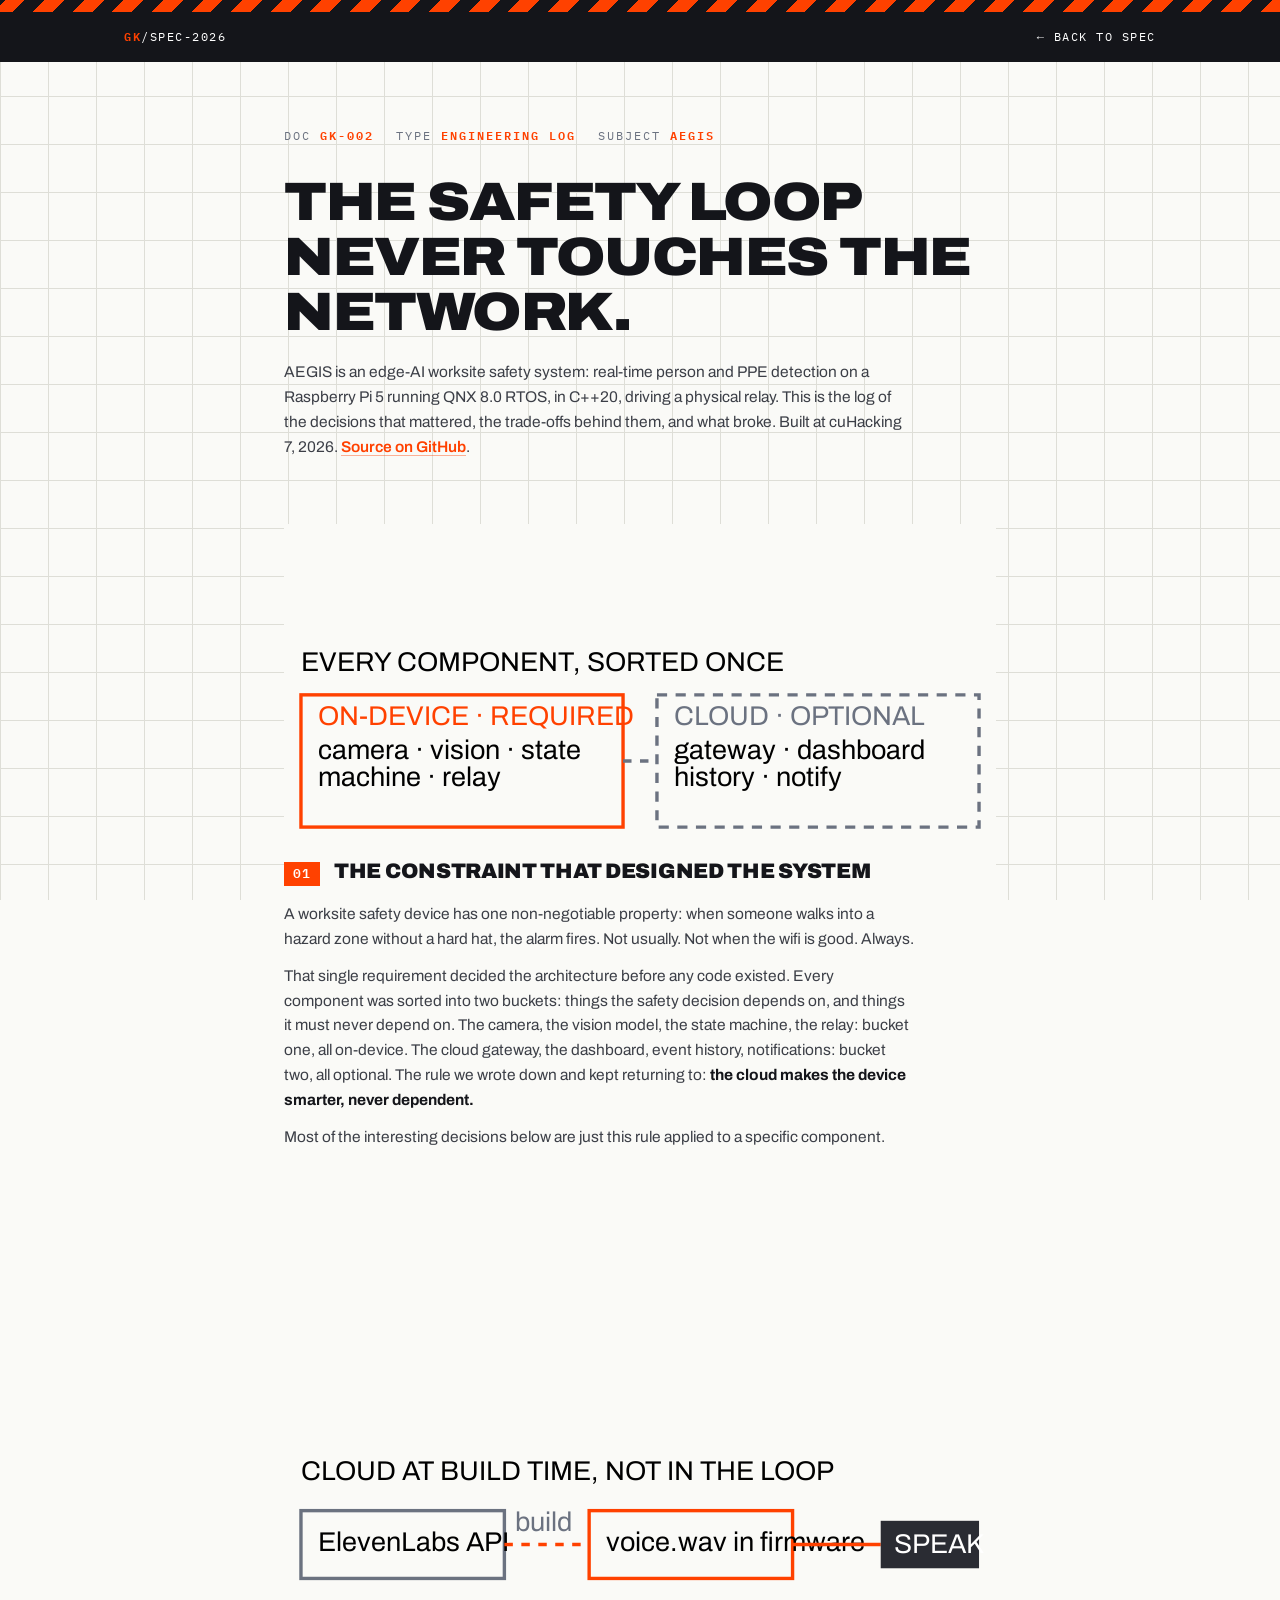
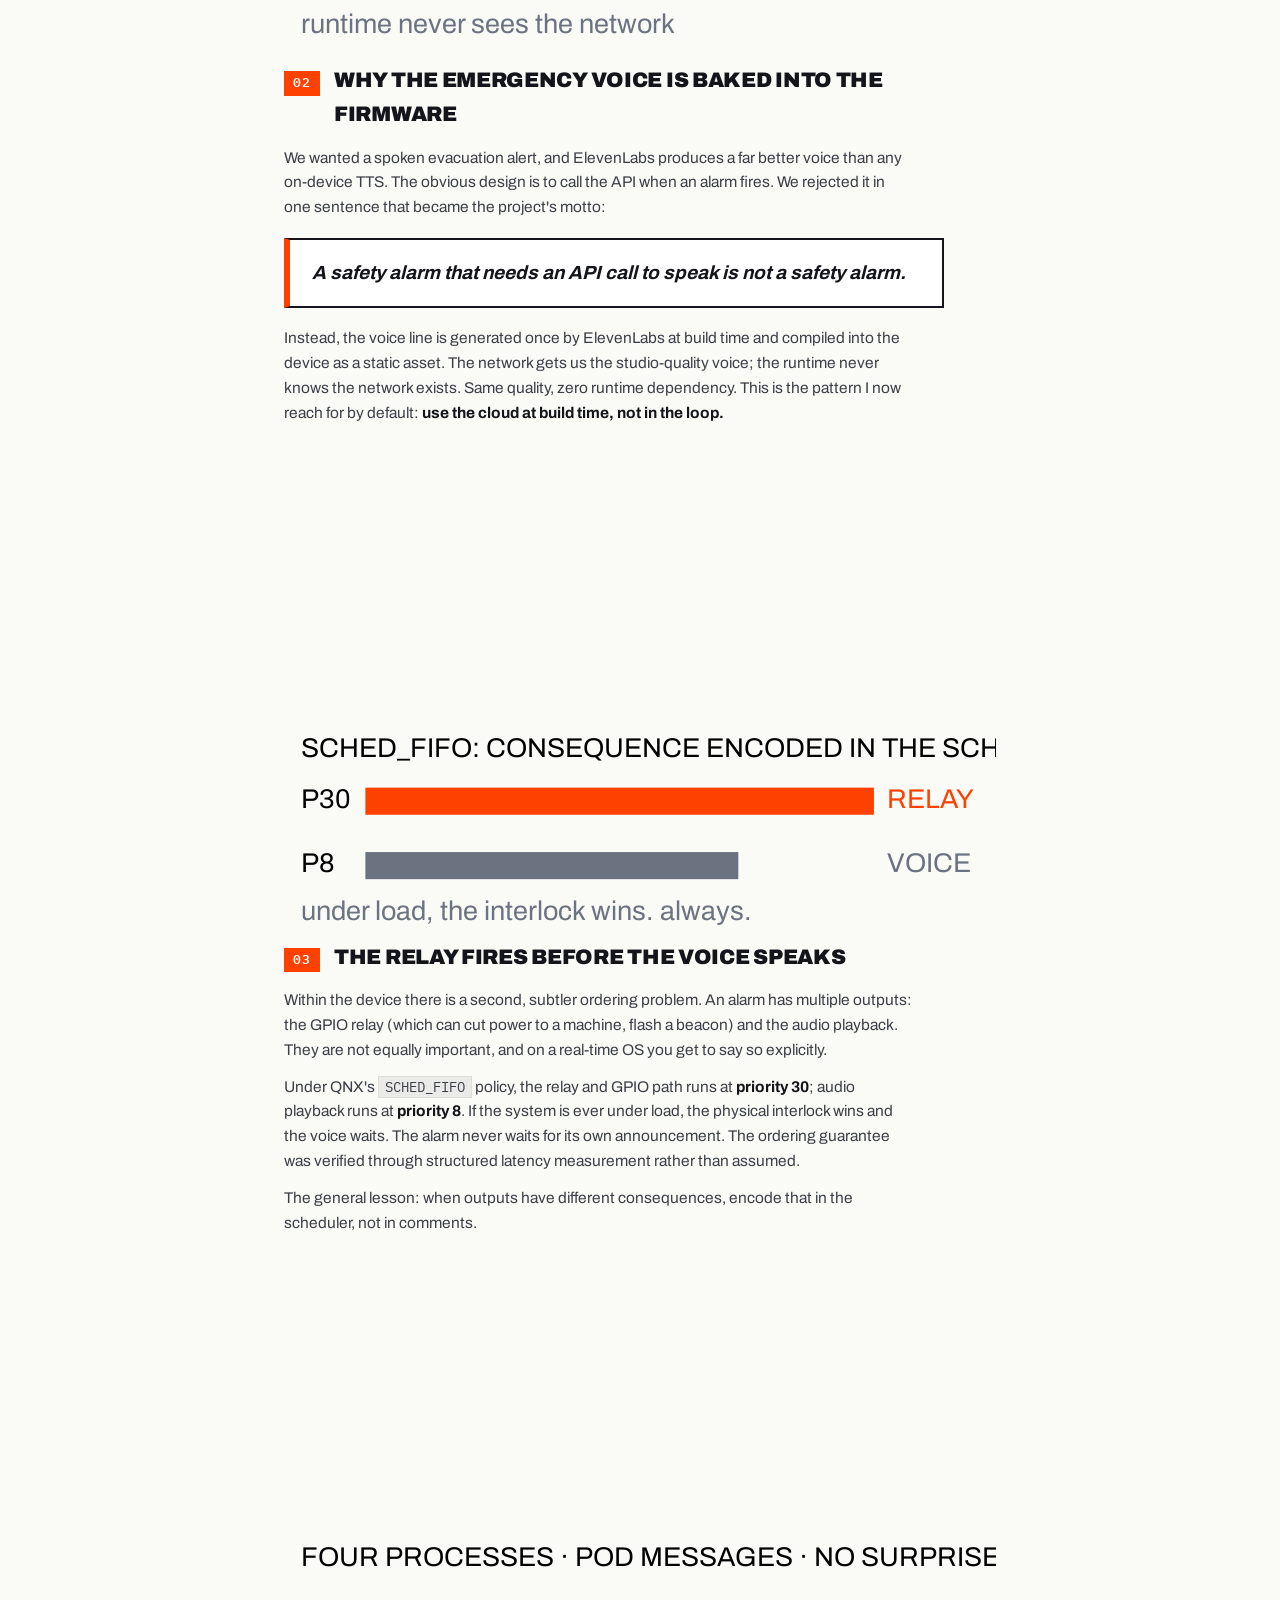
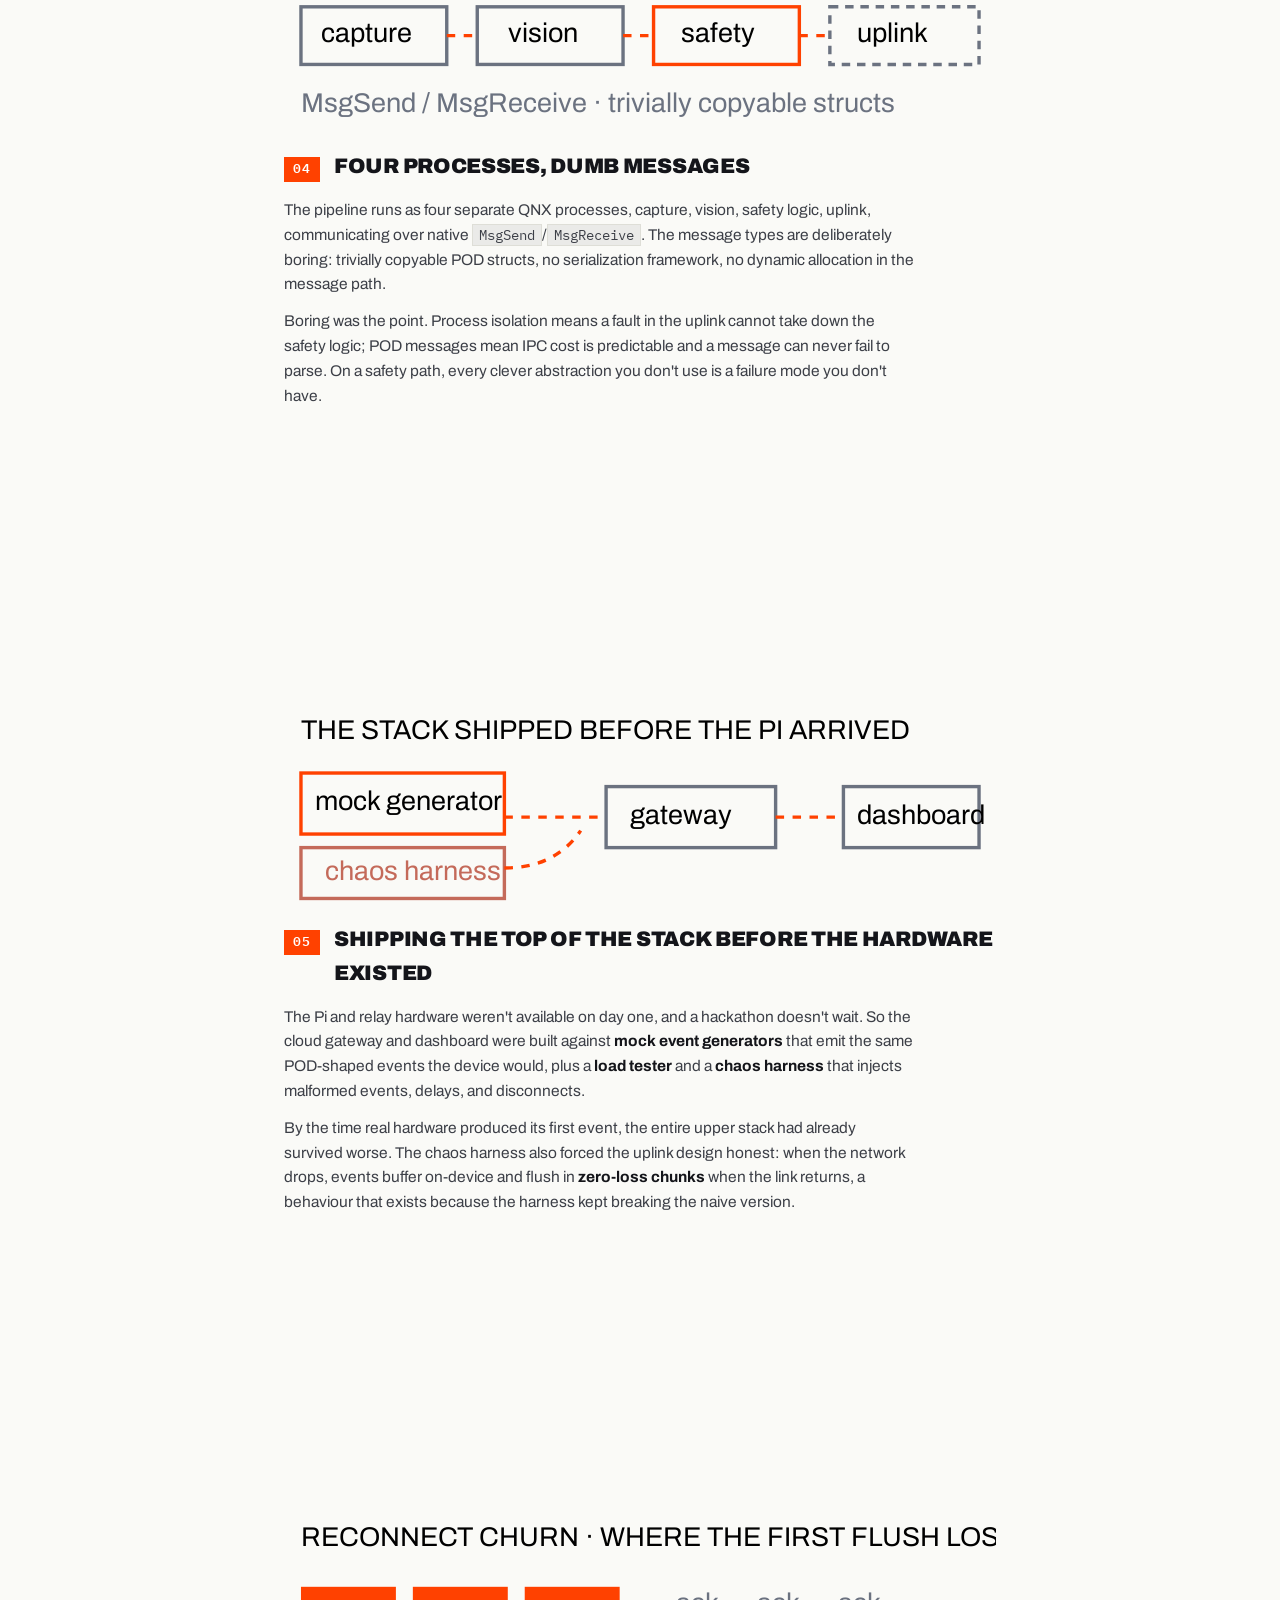
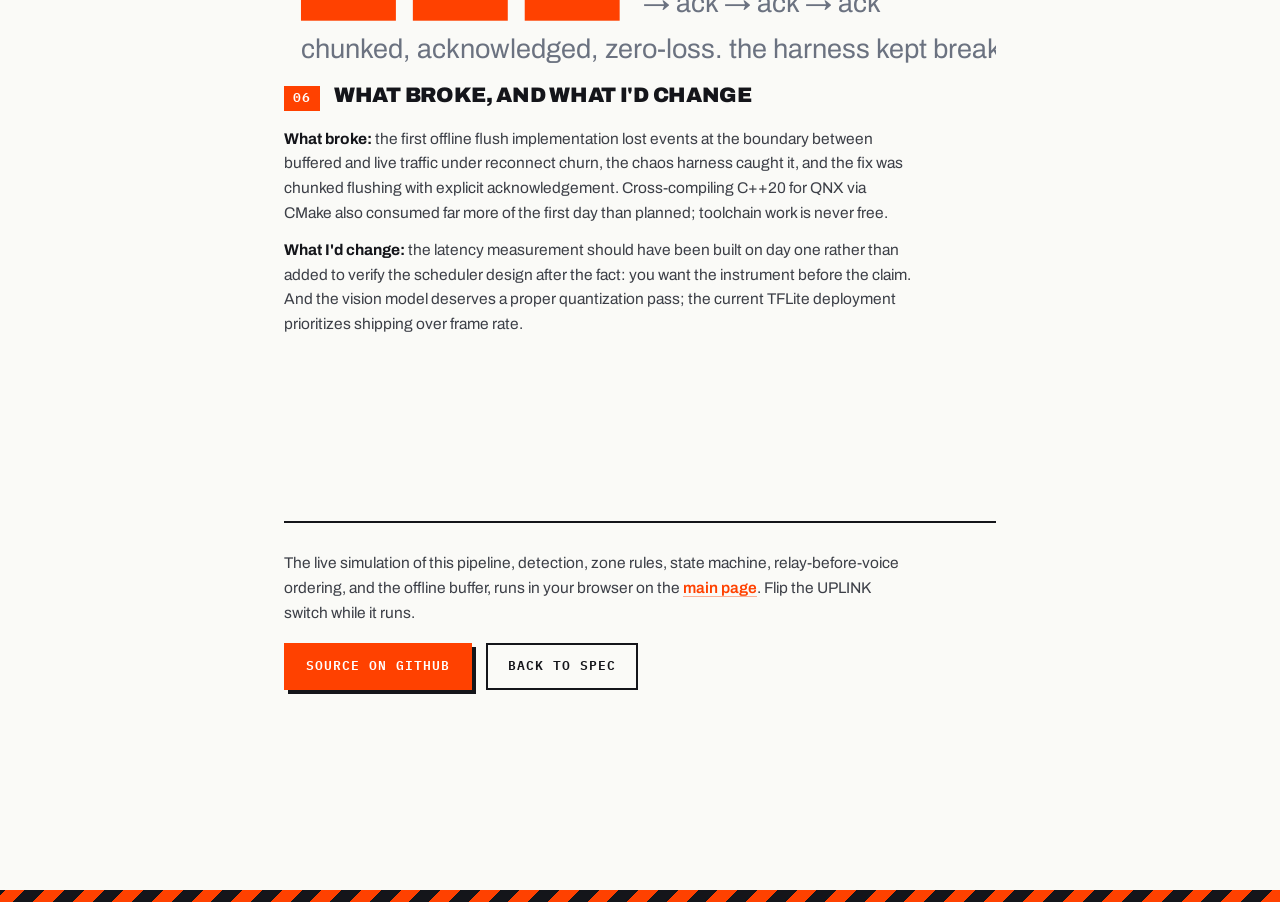
==== commit 75c20935: "Update aegis.html" ====
--- a/aegis.html
+++ b/aegis.html
@@ -19,7 +19,7 @@
 <meta name="description" content="Engineering log for AEGIS: an edge-AI worksite safety system on QNX 8.0 RTOS where the safety loop never touches the network. Design decisions, trade-offs, and what broke.">
 <link rel="canonical" href="https://gautamkhosla.com/aegis.html">
 <meta property="og:type" content="article">
-<meta property="og:title" content="AEGIS Engineering Log — the safety loop never touches the network">
+<meta property="og:title" content="AEGIS Engineering Log, the safety loop never touches the network">
 <meta property="og:description" content="Design decisions and trade-offs from building a real-time safety system on QNX: SCHED_FIFO ordering, baked-in voice, zero-loss offline flush.">
 <meta property="og:image" content="https://gautamkhosla.com/og-image.png">
 <meta name="referrer" content="strict-origin-when-cross-origin">
@@ -50,6 +50,18 @@
   </header>
 
   <section>
+    <figure class="lfig" aria-hidden="true"><svg viewBox="0 0 420 120" xmlns="http://www.w3.org/2000/svg">
+  <text x="10" y="16" class="ft">EVERY COMPONENT, SORTED ONCE</text>
+  <rect x="10" y="30" width="190" height="78" fill="none" stroke="var(--orange)" stroke-width="2"/>
+  <text x="20" y="48" class="ft" fill="var(--orange)">ON-DEVICE · REQUIRED</text>
+  <text x="20" y="68" class="fs">camera · vision · state</text>
+  <text x="20" y="84" class="fs">machine · relay</text>
+  <rect x="220" y="30" width="190" height="78" fill="none" stroke="var(--steel)" stroke-width="2" stroke-dasharray="6 5"/>
+  <text x="230" y="48" class="ft" fill="var(--steel)">CLOUD · OPTIONAL</text>
+  <text x="230" y="68" class="fs">gateway · dashboard</text>
+  <text x="230" y="84" class="fs">history · notify</text>
+  <line class="fflow" x1="200" y1="69" x2="220" y2="69" stroke="var(--steel)" stroke-width="2" stroke-dasharray="5 5"/>
+</svg></figure>
     <h2><span class="ln">01</span>The constraint that designed the system</h2>
     <p>A worksite safety device has one non-negotiable property: when someone walks into a hazard zone without a hard hat, the alarm fires. Not usually. Not when the wifi is good. Always.</p>
     <p>That single requirement decided the architecture before any code existed. Every component was sorted into two buckets: things the safety decision depends on, and things it must never depend on. The camera, the vision model, the state machine, the relay: bucket one, all on-device. The cloud gateway, the dashboard, event history, notifications: bucket two, all optional. The rule we wrote down and kept returning to: <strong>the cloud makes the device smarter, never dependent.</strong></p>
@@ -57,6 +69,19 @@
   </section>
 
   <section>
+    <figure class="lfig" aria-hidden="true"><svg viewBox="0 0 420 120" xmlns="http://www.w3.org/2000/svg">
+  <text x="10" y="16" class="ft">CLOUD AT BUILD TIME, NOT IN THE LOOP</text>
+  <rect x="10" y="34" width="120" height="40" fill="none" stroke="var(--steel)" stroke-width="2"/>
+  <text x="20" y="58" class="fs">ElevenLabs API</text>
+  <line class="fflow" x1="130" y1="54" x2="180" y2="54" stroke="var(--orange)" stroke-width="2" stroke-dasharray="5 5"/>
+  <text x="136" y="46" class="fs" fill="var(--steel)">build</text>
+  <rect x="180" y="34" width="120" height="40" fill="none" stroke="var(--orange)" stroke-width="2"/>
+  <text x="190" y="58" class="fs">voice.wav in firmware</text>
+  <line x1="300" y1="54" x2="352" y2="54" stroke="var(--orange)" stroke-width="2"/>
+  <rect class="fblip" x="352" y="40" width="58" height="28" fill="#2A2C33"/>
+  <text x="360" y="59" class="fs" fill="#fff">SPEAK</text>
+  <text x="10" y="106" class="fs" fill="var(--steel)">runtime never sees the network</text>
+</svg></figure>
     <h2><span class="ln">02</span>Why the emergency voice is baked into the firmware</h2>
     <p>We wanted a spoken evacuation alert, and ElevenLabs produces a far better voice than any on-device TTS. The obvious design is to call the API when an alarm fires. We rejected it in one sentence that became the project's motto:</p>
     <blockquote>A safety alarm that needs an API call to speak is not a safety alarm.</blockquote>
@@ -64,6 +89,16 @@
   </section>
 
   <section>
+    <figure class="lfig" aria-hidden="true"><svg viewBox="0 0 420 120" xmlns="http://www.w3.org/2000/svg">
+  <text x="10" y="16" class="ft">SCHED_FIFO: CONSEQUENCE ENCODED IN THE SCHEDULER</text>
+  <text x="10" y="46" class="fs">P30</text>
+  <rect class="fbar f1" x="48" y="34" width="300" height="16" fill="var(--orange)"/>
+  <text x="356" y="46" class="fs" fill="var(--orange)">RELAY</text>
+  <text x="10" y="84" class="fs">P8</text>
+  <rect class="fbar f2" x="48" y="72" width="220" height="16" fill="var(--steel)"/>
+  <text x="356" y="84" class="fs" fill="var(--steel)">VOICE</text>
+  <text x="10" y="112" class="fs" fill="var(--steel)">under load, the interlock wins. always.</text>
+</svg></figure>
     <h2><span class="ln">03</span>The relay fires before the voice speaks</h2>
     <p>Within the device there is a second, subtler ordering problem. An alarm has multiple outputs: the GPIO relay (which can cut power to a machine, flash a beacon) and the audio playback. They are not equally important, and on a real-time OS you get to say so explicitly.</p>
     <p>Under QNX's <code>SCHED_FIFO</code> policy, the relay and GPIO path runs at <strong>priority 30</strong>; audio playback runs at <strong>priority 8</strong>. If the system is ever under load, the physical interlock wins and the voice waits. The alarm never waits for its own announcement. The ordering guarantee was verified through structured latency measurement rather than assumed.</p>
@@ -71,25 +106,59 @@
   </section>
 
   <section>
+    <figure class="lfig" aria-hidden="true"><svg viewBox="0 0 420 120" xmlns="http://www.w3.org/2000/svg">
+  <text x="10" y="16" class="ft">FOUR PROCESSES · POD MESSAGES · NO SURPRISES</text>
+  <g class="fs">
+    <rect x="10" y="40" width="86" height="34" fill="none" stroke="var(--steel)" stroke-width="2"/><text x="22" y="61">capture</text>
+    <rect x="114" y="40" width="86" height="34" fill="none" stroke="var(--steel)" stroke-width="2"/><text x="132" y="61">vision</text>
+    <rect x="218" y="40" width="86" height="34" fill="none" stroke="var(--orange)" stroke-width="2"/><text x="234" y="61">safety</text>
+    <rect x="322" y="40" width="88" height="34" fill="none" stroke="var(--steel)" stroke-width="2" stroke-dasharray="5 4"/><text x="338" y="61">uplink</text>
+  </g>
+  <path class="fflow" d="M96 57 H114 M200 57 H218 M304 57 H322" stroke="var(--orange)" stroke-width="2" fill="none" stroke-dasharray="5 5"/>
+  <text x="10" y="102" class="fs" fill="var(--steel)">MsgSend / MsgReceive · trivially copyable structs</text>
+</svg></figure>
     <h2><span class="ln">04</span>Four processes, dumb messages</h2>
-    <p>The pipeline runs as four separate QNX processes — capture, vision, safety logic, uplink — communicating over native <code>MsgSend</code>/<code>MsgReceive</code>. The message types are deliberately boring: trivially copyable POD structs, no serialization framework, no dynamic allocation in the message path.</p>
+    <p>The pipeline runs as four separate QNX processes, capture, vision, safety logic, uplink, communicating over native <code>MsgSend</code>/<code>MsgReceive</code>. The message types are deliberately boring: trivially copyable POD structs, no serialization framework, no dynamic allocation in the message path.</p>
     <p>Boring was the point. Process isolation means a fault in the uplink cannot take down the safety logic; POD messages mean IPC cost is predictable and a message can never fail to parse. On a safety path, every clever abstraction you don't use is a failure mode you don't have.</p>
   </section>
 
   <section>
+    <figure class="lfig" aria-hidden="true"><svg viewBox="0 0 420 120" xmlns="http://www.w3.org/2000/svg">
+  <text x="10" y="16" class="ft">THE STACK SHIPPED BEFORE THE PI ARRIVED</text>
+  <rect x="10" y="36" width="120" height="36" fill="none" stroke="var(--orange)" stroke-width="2"/>
+  <text x="18" y="58" class="fs">mock generator</text>
+  <rect x="10" y="80" width="120" height="30" fill="none" stroke="#C46A5A" stroke-width="2"/>
+  <text x="24" y="99" class="fs" fill="#C46A5A">chaos harness</text>
+  <path class="fflow" d="M130 62 H190 M130 92 Q160 92 175 70" stroke="var(--orange)" stroke-width="2" fill="none" stroke-dasharray="5 5"/>
+  <rect x="190" y="44" width="100" height="36" fill="none" stroke="var(--steel)" stroke-width="2"/>
+  <text x="204" y="66" class="fs">gateway</text>
+  <line class="fflow" x1="290" y1="62" x2="330" y2="62" stroke="var(--orange)" stroke-width="2" stroke-dasharray="5 5"/>
+  <rect x="330" y="44" width="80" height="36" fill="none" stroke="var(--steel)" stroke-width="2"/>
+  <text x="338" y="66" class="fs">dashboard</text>
+</svg></figure>
     <h2><span class="ln">05</span>Shipping the top of the stack before the hardware existed</h2>
     <p>The Pi and relay hardware weren't available on day one, and a hackathon doesn't wait. So the cloud gateway and dashboard were built against <strong>mock event generators</strong> that emit the same POD-shaped events the device would, plus a <strong>load tester</strong> and a <strong>chaos harness</strong> that injects malformed events, delays, and disconnects.</p>
-    <p>By the time real hardware produced its first event, the entire upper stack had already survived worse. The chaos harness also forced the uplink design honest: when the network drops, events buffer on-device and flush in <strong>zero-loss chunks</strong> when the link returns — a behaviour that exists because the harness kept breaking the naive version.</p>
+    <p>By the time real hardware produced its first event, the entire upper stack had already survived worse. The chaos harness also forced the uplink design honest: when the network drops, events buffer on-device and flush in <strong>zero-loss chunks</strong> when the link returns, a behaviour that exists because the harness kept breaking the naive version.</p>
   </section>
 
   <section>
+    <figure class="lfig" aria-hidden="true"><svg viewBox="0 0 420 90" xmlns="http://www.w3.org/2000/svg">
+  <text x="10" y="16" class="ft">RECONNECT CHURN · WHERE THE FIRST FLUSH LOST EVENTS</text>
+  <g>
+    <rect class="fchunk c1" x="10"  y="40" width="56" height="20" fill="var(--orange)"/>
+    <rect class="fchunk c2" x="76"  y="40" width="56" height="20" fill="var(--orange)"/>
+    <rect class="fchunk c3" x="142" y="40" width="56" height="20" fill="var(--orange)"/>
+  </g>
+  <text x="212" y="55" class="fs" fill="var(--steel)">→ ack → ack → ack</text>
+  <text x="10" y="82" class="fs" fill="var(--steel)">chunked, acknowledged, zero-loss. the harness kept breaking the naive version.</text>
+</svg></figure>
     <h2><span class="ln">06</span>What broke, and what I'd change</h2>
-    <p><strong>What broke:</strong> the first offline flush implementation lost events at the boundary between buffered and live traffic under reconnect churn — the chaos harness caught it, and the fix was chunked flushing with explicit acknowledgement. Cross-compiling C++20 for QNX via CMake also consumed far more of the first day than planned; toolchain work is never free.</p>
-    <p><strong>What I'd change:</strong> the latency measurement should have been built on day one rather than added to verify the scheduler design after the fact — you want the instrument before the claim. And the vision model deserves a proper quantization pass; the current TFLite deployment prioritizes shipping over frame rate.</p>
+    <p><strong>What broke:</strong> the first offline flush implementation lost events at the boundary between buffered and live traffic under reconnect churn, the chaos harness caught it, and the fix was chunked flushing with explicit acknowledgement. Cross-compiling C++20 for QNX via CMake also consumed far more of the first day than planned; toolchain work is never free.</p>
+    <p><strong>What I'd change:</strong> the latency measurement should have been built on day one rather than added to verify the scheduler design after the fact: you want the instrument before the claim. And the vision model deserves a proper quantization pass; the current TFLite deployment prioritizes shipping over frame rate.</p>
   </section>
 
   <section class="log-foot">
-    <p>The live simulation of this pipeline — detection, zone rules, state machine, relay-before-voice ordering, and the offline buffer — runs in your browser on the <a href="index.html#sim-sec">main page</a>. Flip the UPLINK switch while it runs.</p>
+    <p>The live simulation of this pipeline, detection, zone rules, state machine, relay-before-voice ordering, and the offline buffer, runs in your browser on the <a href="index.html#sim-sec">main page</a>. Flip the UPLINK switch while it runs.</p>
     <div class="log-cta">
       <a href="https://github.com/GautamTalksDev/AEGIS">SOURCE ON GITHUB</a>
       <a href="index.html">BACK TO SPEC</a>
--- a/styles.css
+++ b/styles.css
@@ -56,6 +56,8 @@
   .topbar .wrap { display:flex; justify-content:space-between; align-items:center; height:50px; font-family:"IBM Plex Mono",monospace; font-size:12px; letter-spacing:1.5px; gap:16px; }
   .topbar a { color:#fff; text-decoration:none; transition:color .15s; }
   .topbar a:hover { color:var(--orange); }
+  .topbar .loglink { color:var(--orange); }
+  .topbar .loglink:hover { color:#fff; }
   .topbar .right { display:flex; gap:22px; align-items:center; }
   @media (max-width:760px){ .topbar .right a { display:none; } }
 
@@ -86,7 +88,7 @@
   @media (max-width:640px){ #pulse{font-size:10px;padding:7px 10px;} }
 
   /* ===== HERO ===== */
-  header { border-bottom:2px solid var(--ink); position:relative; overflow:hidden; }
+  header { border-bottom:0; position:relative; overflow:hidden; }
   .hero { display:grid; grid-template-columns:minmax(0,1fr) 400px; gap:48px; padding:76px 0 64px; align-items:start; position:relative; }
   @media (max-width:1100px){ .hero{grid-template-columns:minmax(0,1fr) 330px; gap:34px;} }
   @media (max-width:840px){ .hero{grid-template-columns:1fr; gap:48px;} }
@@ -165,7 +167,7 @@
   .dim-t span { position:absolute; top:-18px; left:50%; transform:translateX(-50%); white-space:nowrap; }
   @media (max-width:840px){ .badge-zone{max-width:400px;padding-right:26px;} }
 
-  .ticker { border-top:2px solid var(--ink); background:var(--panel); overflow:hidden; }
+  .ticker { border-top:1px solid var(--hairline); border-bottom:1px solid var(--hairline); background:var(--panel); overflow:hidden; }
   .ticker-track { display:flex; width:max-content; animation:tick 32s linear infinite; }
   .ticker:hover .ticker-track { animation-play-state:paused; }
   .ticker-track span { font-family:"IBM Plex Mono",monospace; font-size:13px; letter-spacing:1.5px; padding:13px 28px; border-right:1px solid var(--hairline); white-space:nowrap; }
@@ -197,6 +199,7 @@
   @keyframes alarmb { 50% { box-shadow:0 0 0 5px var(--orange); } }
   .sim-note { font-family:"IBM Plex Mono",monospace; font-size:12.5px; color:var(--steel); margin-top:16px; letter-spacing:.3px; }
   .sim-note b { color:var(--orange); font-weight:600; }
+  .sim-note a { color:var(--orange); font-weight:600; text-decoration:none; border-bottom:1.5px solid var(--orange); }
 
   /* ===== SHOWCASE CAROUSEL ===== */
   .showcase { border:2px solid var(--ink); background:var(--panel); margin-bottom:40px; overflow:hidden; position:relative; }
@@ -248,12 +251,12 @@
   .ghost-no { will-change:transform; }
 
   /* ===== SECTIONS ===== */
-  section { padding:96px 0; border-bottom:2px solid var(--ink); position:relative; overflow:hidden; background:var(--paper); transition:background .6s ease; }
+  section { padding:120px 0; border-bottom:0; position:relative; overflow:hidden; background:var(--paper); transition:background .6s ease; }
   /* each section is a different channel: a 6% wash of its own signal colour */
-  #sim-sec    { background:color-mix(in srgb, var(--ch-sim) 7%, var(--paper)); }
-  #work       { background:color-mix(in srgb, var(--ch-work) 6%, var(--paper)); }
-  #principles { background:color-mix(in srgb, var(--ch-prin) 6%, var(--paper)); }
-  #experience { background:color-mix(in srgb, var(--ch-exp) 6%, var(--paper)); }
+  #sim-sec    { background:color-mix(in srgb, var(--ch-sim) 9%, var(--paper)); }
+  #work       { background:color-mix(in srgb, var(--ch-work) 8%, var(--paper)); }
+  #principles { background:color-mix(in srgb, var(--ch-prin) 8%, var(--paper)); }
+  #experience { background:color-mix(in srgb, var(--ch-exp) 8%, var(--paper)); }
   #contact    { background:var(--paper); }
   .ghost-no { position:absolute; top:24px; right:-10px; font-size:clamp(140px,22vw,280px); font-weight:900; color:transparent; -webkit-text-stroke:1.5px var(--hairline); line-height:1; pointer-events:none; user-select:none; font-stretch:112%; }
   .sec-head { display:flex; align-items:baseline; gap:20px; margin-bottom:48px; flex-wrap:wrap; }
@@ -296,8 +299,22 @@
 
   .prin { display:grid; grid-template-columns:1fr 1fr; border:2px solid var(--ink); background:var(--panel); }
   @media (max-width:640px){ .prin{grid-template-columns:1fr;} }
-  .prin>div { padding:30px; border-right:2px solid var(--ink); border-bottom:2px solid var(--ink); transition:background .2s; }
-  .prin>div:hover { background:#FFF4EF; }
+  .prin>div { position:relative; overflow:hidden; padding:30px 30px 26px; border-right:2px solid var(--ink); border-bottom:2px solid var(--ink); transition:background .2s; }
+  .prin>div:hover { background:color-mix(in srgb, var(--orange) 7%, var(--panel)); }
+
+  /* giant ghost numeral behind each principle */
+  .pgh { position:absolute; top:-18px; right:-6px; font-size:110px; font-weight:900; font-stretch:112%;
+    color:transparent; -webkit-text-stroke:1.5px var(--hairline); line-height:1; pointer-events:none; user-select:none;
+    transition:-webkit-text-stroke-color .25s, transform .25s; }
+  .prin>div:hover .pgh { -webkit-text-stroke-color:color-mix(in srgb, var(--orange) 45%, transparent); transform:translateY(-4px); }
+
+  /* the receipt: every principle points at its proof */
+  .pref { display:inline-block; margin-top:14px; font-family:"IBM Plex Mono",monospace; font-size:10.5px; font-weight:600;
+    letter-spacing:1px; color:var(--ink); text-decoration:none; border:1.5px solid var(--ink); padding:5px 10px;
+    position:relative; transition:all .18s; max-width:100%; }
+  .pref::before { content:"✓ "; color:var(--orange); }
+  .pref:hover { background:var(--orange); border-color:var(--orange); color:#fff; transform:translate(-2px,-2px); box-shadow:3px 3px 0 var(--ink); }
+  .pref:hover::before { color:#fff; }
   .prin>div:nth-child(2n){border-right:0;} .prin>div:nth-child(n+3){border-bottom:0;}
   @media (max-width:640px){ .prin>div{border-right:0!important;border-bottom:2px solid var(--ink)!important;} .prin>div:last-child{border-bottom:0!important;} }
   .prin .pn { font-family:"IBM Plex Mono",monospace; font-size:12px; font-weight:600; color:var(--orange); letter-spacing:2px; margin-bottom:8px; }
@@ -369,7 +386,7 @@
      one-pager a recruiter can save as PDF. The document was always a document. */
   @media print {
     body { background:#fff !important; background-image:none !important; font-size:11pt; }
-    #chx,#chy,#coord,#log,#pulse,#term,.killswitch,.ticker,.scroll-hint,
+    #chx,#chy,#coord,#log,#pulse,#term,#pal,.pal-hint,.lab,.killswitch,.ticker,.scroll-hint,
     #sim-sec,.stamp,.drag-hint,.dim,.ghost-no,.hazard,.name-plate,.slide-viz,.quickspec,
     .cta-row,.show-nav,footer .meta button { display:none !important; }
     .topbar { position:static; background:#fff; border-bottom:3px solid #14151A; }
@@ -446,3 +463,66 @@
   .fcard:hover .fstamp, .fcard.in:active .fstamp { transform:rotate(-8deg) scale(1); opacity:.9; }
   @media (max-width:640px){ .fstamp{ position:static; display:inline-block; margin:14px 22px 18px;
     transform:rotate(-4deg) scale(1); opacity:.85; } }
+
+  /* ===== LATEST FROM THE LAB: auto-synced, zero maintenance ===== */
+  .lab { margin-top:44px; border:2px solid var(--ink); background:var(--panel); }
+  .lab-head { display:flex; justify-content:space-between; align-items:center; gap:12px; flex-wrap:wrap;
+    padding:10px 18px; border-bottom:2px solid var(--ink); font-family:"IBM Plex Mono",monospace;
+    font-size:11px; letter-spacing:2px; color:var(--steel); }
+  .lab-head b { color:var(--orange); font-weight:600; }
+  .lab-head .sync { font-size:10px; }
+  .lab-grid { display:grid; grid-template-columns:repeat(3,1fr); }
+  @media (max-width:760px){ .lab-grid{ grid-template-columns:1fr; } }
+  .lab-grid a { display:block; padding:16px 18px; border-right:1px solid var(--hairline); text-decoration:none; transition:background .15s; }
+  .lab-grid a:last-child { border-right:0; }
+  @media (max-width:760px){ .lab-grid a{ border-right:0; border-bottom:1px solid var(--hairline); } }
+  .lab-grid a:hover { background:color-mix(in srgb, var(--orange) 7%, var(--panel)); }
+  .lab-grid h4 { font-size:14.5px; font-weight:900; text-transform:uppercase; color:var(--ink); }
+  .lab-grid p { font-size:12.5px; color:var(--steel); margin-top:3px; }
+  .lab-grid .lmeta { font-family:"IBM Plex Mono",monospace; font-size:10px; letter-spacing:1px; color:var(--orange); margin-top:8px; font-weight:600; }
+  .lab.hidden { display:none; }
+
+  /* ===== COMMAND PALETTE ===== */
+  #pal { position:fixed; inset:0; z-index:220; display:none; align-items:flex-start; justify-content:center;
+    padding:12vh 20px 0; background:color-mix(in srgb, var(--ink) 55%, transparent); backdrop-filter:blur(3px); }
+  #pal.open { display:flex; }
+  .pal-box { width:min(560px,100%); border:2px solid var(--ink); background:var(--panel);
+    box-shadow:10px 10px 0 var(--orange); animation:palIn .16s cubic-bezier(.2,1.4,.4,1); }
+  @keyframes palIn { from{ transform:translateY(-10px) scale(.98); opacity:0; } }
+  .pal-in { display:flex; align-items:center; gap:12px; padding:14px 18px; border-bottom:2px solid var(--ink); }
+  .pal-in .ps { font-family:"IBM Plex Mono",monospace; font-size:14px; font-weight:600; color:var(--orange); }
+  #palInput { flex:1; border:0; outline:0; background:none; font-family:"IBM Plex Mono",monospace;
+    font-size:15px; color:var(--ink); }
+  #palList { max-height:min(46vh,420px); overflow-y:auto; }
+  #palList button { display:flex; justify-content:space-between; align-items:center; gap:14px; width:100%;
+    text-align:left; padding:12px 18px; border:0; border-bottom:1px solid var(--hairline); background:none;
+    font-family:"Archivo",sans-serif; font-size:14.5px; font-weight:600; color:var(--ink); cursor:pointer; }
+  #palList button .k { font-family:"IBM Plex Mono",monospace; font-size:10px; letter-spacing:1.5px; color:var(--steel); font-weight:600; }
+  #palList button.on, #palList button:hover { background:var(--orange); color:#fff; }
+  #palList button.on .k, #palList button:hover .k { color:#fff; }
+  .pal-foot { padding:8px 18px; font-family:"IBM Plex Mono",monospace; font-size:10px; letter-spacing:1.5px; color:var(--steel);
+    display:flex; gap:18px; }
+  .pal-hint { position:fixed; right:18px; bottom:18px; z-index:80; font-family:"IBM Plex Mono",monospace;
+    font-size:10.5px; letter-spacing:1.5px; color:var(--steel); background:var(--panel); border:1.5px solid var(--hairline);
+    padding:6px 11px; cursor:pointer; transition:all .15s; }
+  .pal-hint:hover { border-color:var(--orange); color:var(--orange); }
+  .pal-hint b { color:var(--orange); font-weight:600; }
+  @media (max-width:1200px){ .pal-hint{ display:none; } }
+  @media (hover:none){ .pal-hint{ display:none; } }
+
+  /* hero: the sign flickers when touched */
+  h1 .accent:hover { animation:faulty 1.2s steps(1) infinite; cursor:default; }
+
+  /* ===== SIGNAL LOG: community, zero backend ===== */
+  .siglog { margin-top:34px; border:2px solid #fff; }
+  .siglog-head { display:flex; justify-content:space-between; align-items:center; gap:12px; flex-wrap:wrap;
+    padding:10px 16px; border-bottom:2px solid #fff; font-family:"IBM Plex Mono",monospace; font-size:11px; letter-spacing:2px; color:#B9BDC7; }
+  .siglog-head b { color:var(--orange); font-weight:600; }
+  .siglog-list { max-height:210px; overflow-y:auto; }
+  .siglog-list a { display:flex; gap:14px; align-items:baseline; padding:9px 16px; border-bottom:1px solid rgba(255,255,255,.12);
+    text-decoration:none; font-size:13.5px; color:#D7DBE4; transition:background .15s; }
+  .siglog-list a:hover { background:rgba(255,65,0,.15); }
+  .siglog-list .who { font-family:"IBM Plex Mono",monospace; font-size:11px; font-weight:600; letter-spacing:1px; color:var(--orange); white-space:nowrap; }
+  .siglog-list .msg { overflow:hidden; text-overflow:ellipsis; white-space:nowrap; }
+  .siglog-empty { padding:14px 16px; font-family:"IBM Plex Mono",monospace; font-size:11.5px; letter-spacing:1px; color:#B9BDC7; }
+  .siglog.hidden { display:none; }
--- a/log.css
+++ b/log.css
@@ -0,0 +1,33 @@
+/* GK-002 engineering log */
+.logpage .topbar .right a { color:#fff; text-decoration:none; font-size:12px; letter-spacing:1.5px; }
+.logpage .topbar .right a:hover { color:var(--orange); }
+
+.log { max-width:760px; padding-top:64px; padding-bottom:80px; }
+.log-head h1 { font-size:clamp(32px,5.5vw,54px); font-weight:900; text-transform:uppercase; letter-spacing:-1.5px; line-height:1.02; margin:18px 0 20px; }
+.log-standfirst { font-size:17px; color:#3c3f47; }
+.log-standfirst a { color:var(--orange); font-weight:600; }
+
+.log section { margin-top:52px; }
+.log h2 { font-size:21px; font-weight:900; text-transform:uppercase; letter-spacing:-.3px; margin-bottom:14px; display:flex; align-items:baseline; gap:14px; }
+.log h2 .ln { font-family:"IBM Plex Mono",monospace; font-size:13px; font-weight:600; color:#fff; background:var(--orange); padding:2px 9px; letter-spacing:1px; }
+.log p { color:#3c3f47; font-size:15.5px; margin-bottom:12px; max-width:70ch; }
+.log strong { color:var(--ink); }
+.log code { font-family:"IBM Plex Mono",monospace; font-size:.88em; background:color-mix(in srgb, var(--ink) 7%, var(--paper)); padding:1px 6px; border:1px solid var(--hairline); }
+.log a { color:var(--orange); font-weight:600; text-decoration:none; border-bottom:1.5px solid color-mix(in srgb, var(--orange) 40%, transparent); }
+.log a:hover { border-bottom-color:var(--orange); }
+
+.log blockquote { border-left:4px solid var(--orange); background:var(--panel); border:2px solid var(--ink); border-left-width:6px; border-left-color:var(--orange);
+  padding:18px 22px; margin:18px 0; font-size:19px; font-weight:700; color:var(--ink); font-style:italic; max-width:60ch; }
+
+.log-foot { border-top:2px solid var(--ink); padding-top:28px; }
+.log-cta { display:flex; gap:14px; flex-wrap:wrap; margin-top:18px; }
+.log-cta a { font-family:"IBM Plex Mono",monospace; font-size:13px; font-weight:600; letter-spacing:1px;
+  border:2px solid var(--ink); padding:11px 20px; color:var(--ink); text-decoration:none; transition:all .18s; }
+.log-cta a:first-child { background:var(--orange); border-color:var(--orange); color:#fff; box-shadow:4px 4px 0 var(--ink); }
+.log-cta a:first-child:hover { transform:translate(-2px,-2px); box-shadow:6px 6px 0 var(--ink); }
+.log-cta a:last-child:hover { background:var(--ink); color:#fff; }
+
+@media print {
+  .logpage .topbar, .logpage .hazard { display:none; }
+  .log h2 .ln { color:#14151A; background:#fff; border:1.5px solid #14151A; }
+}
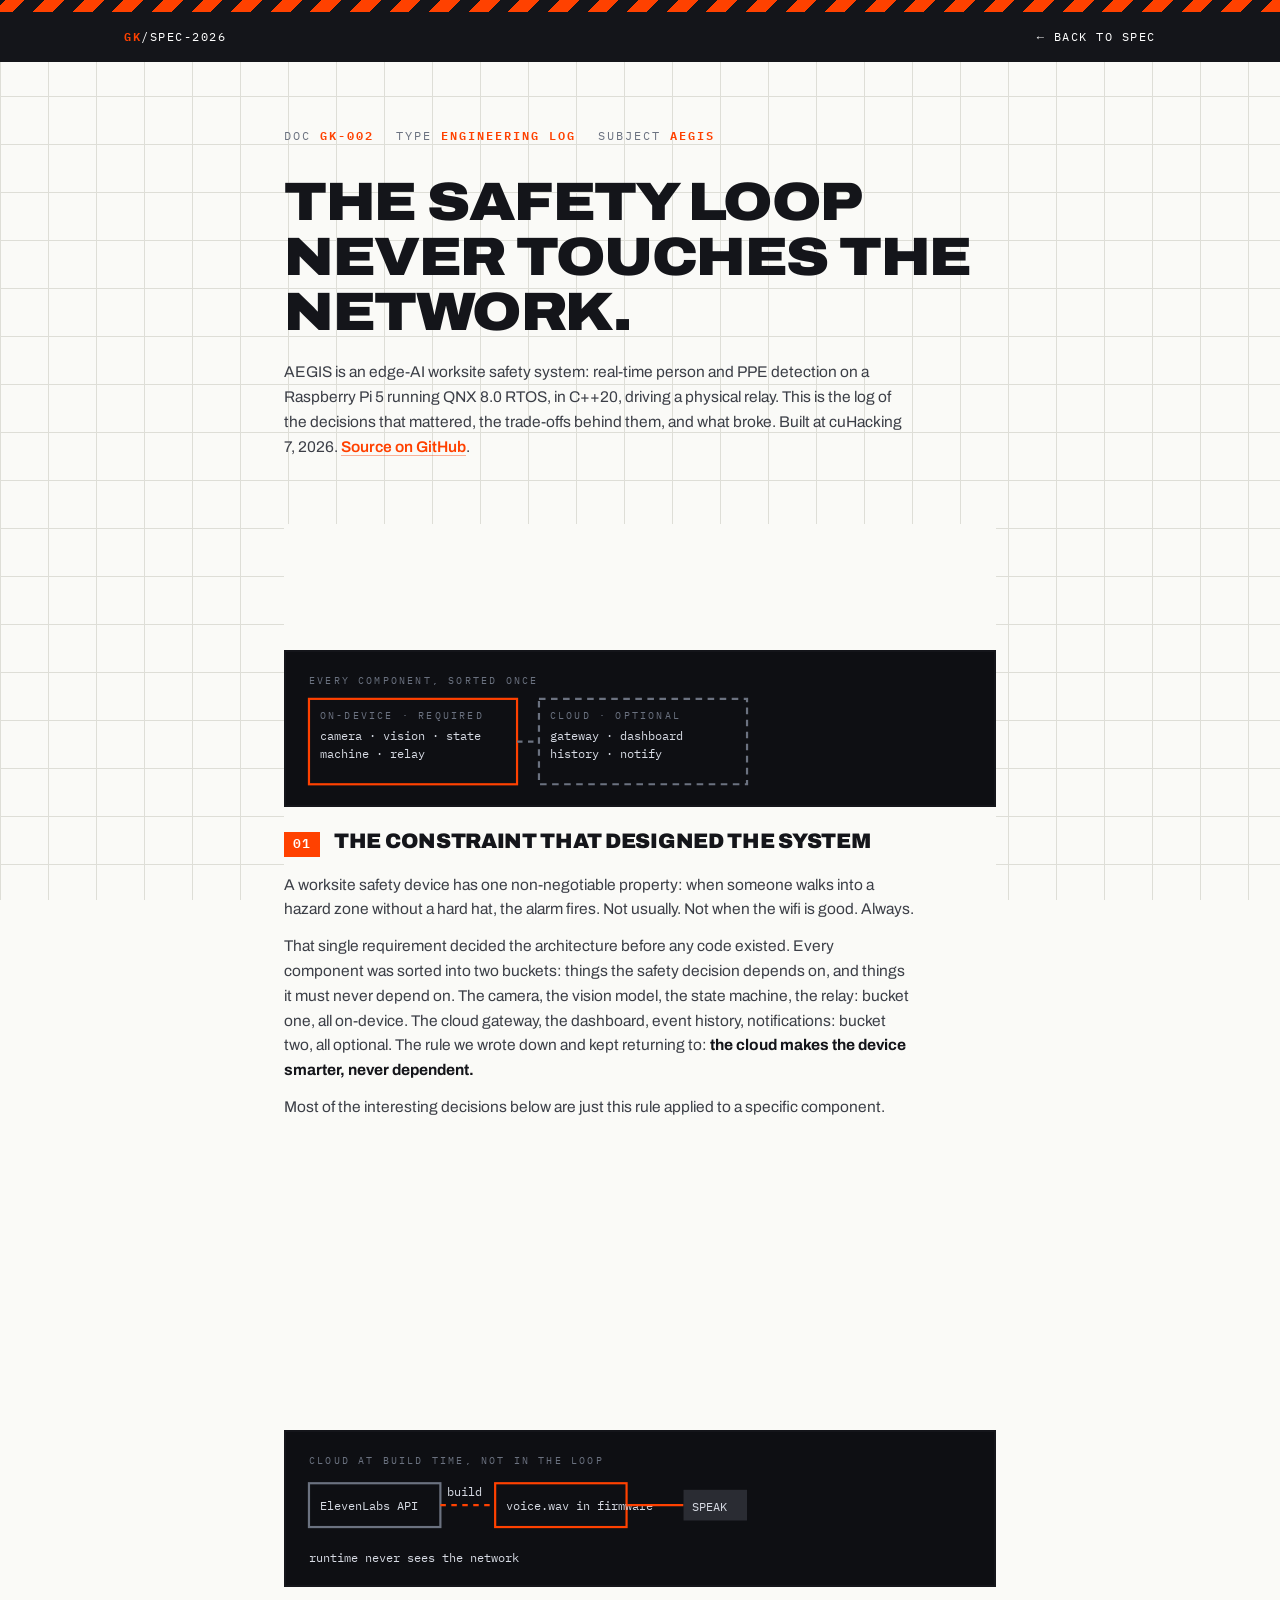
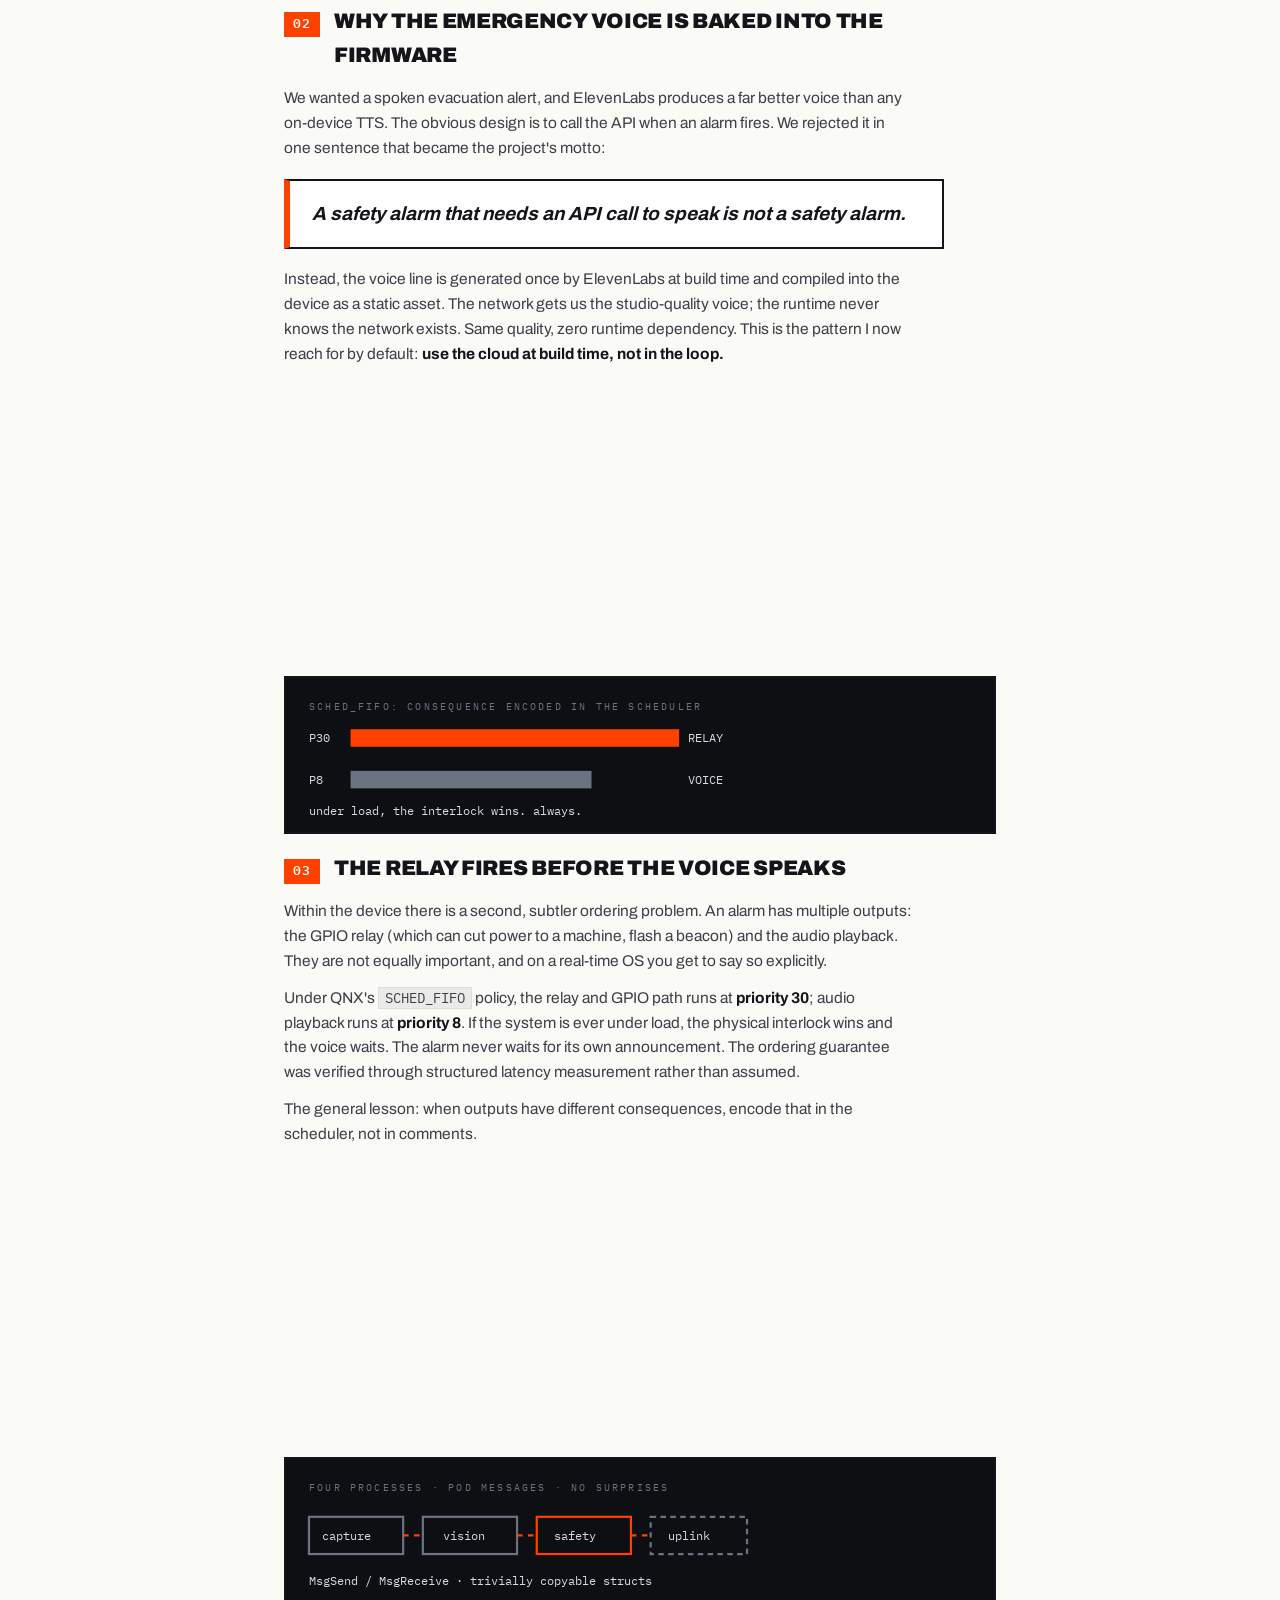
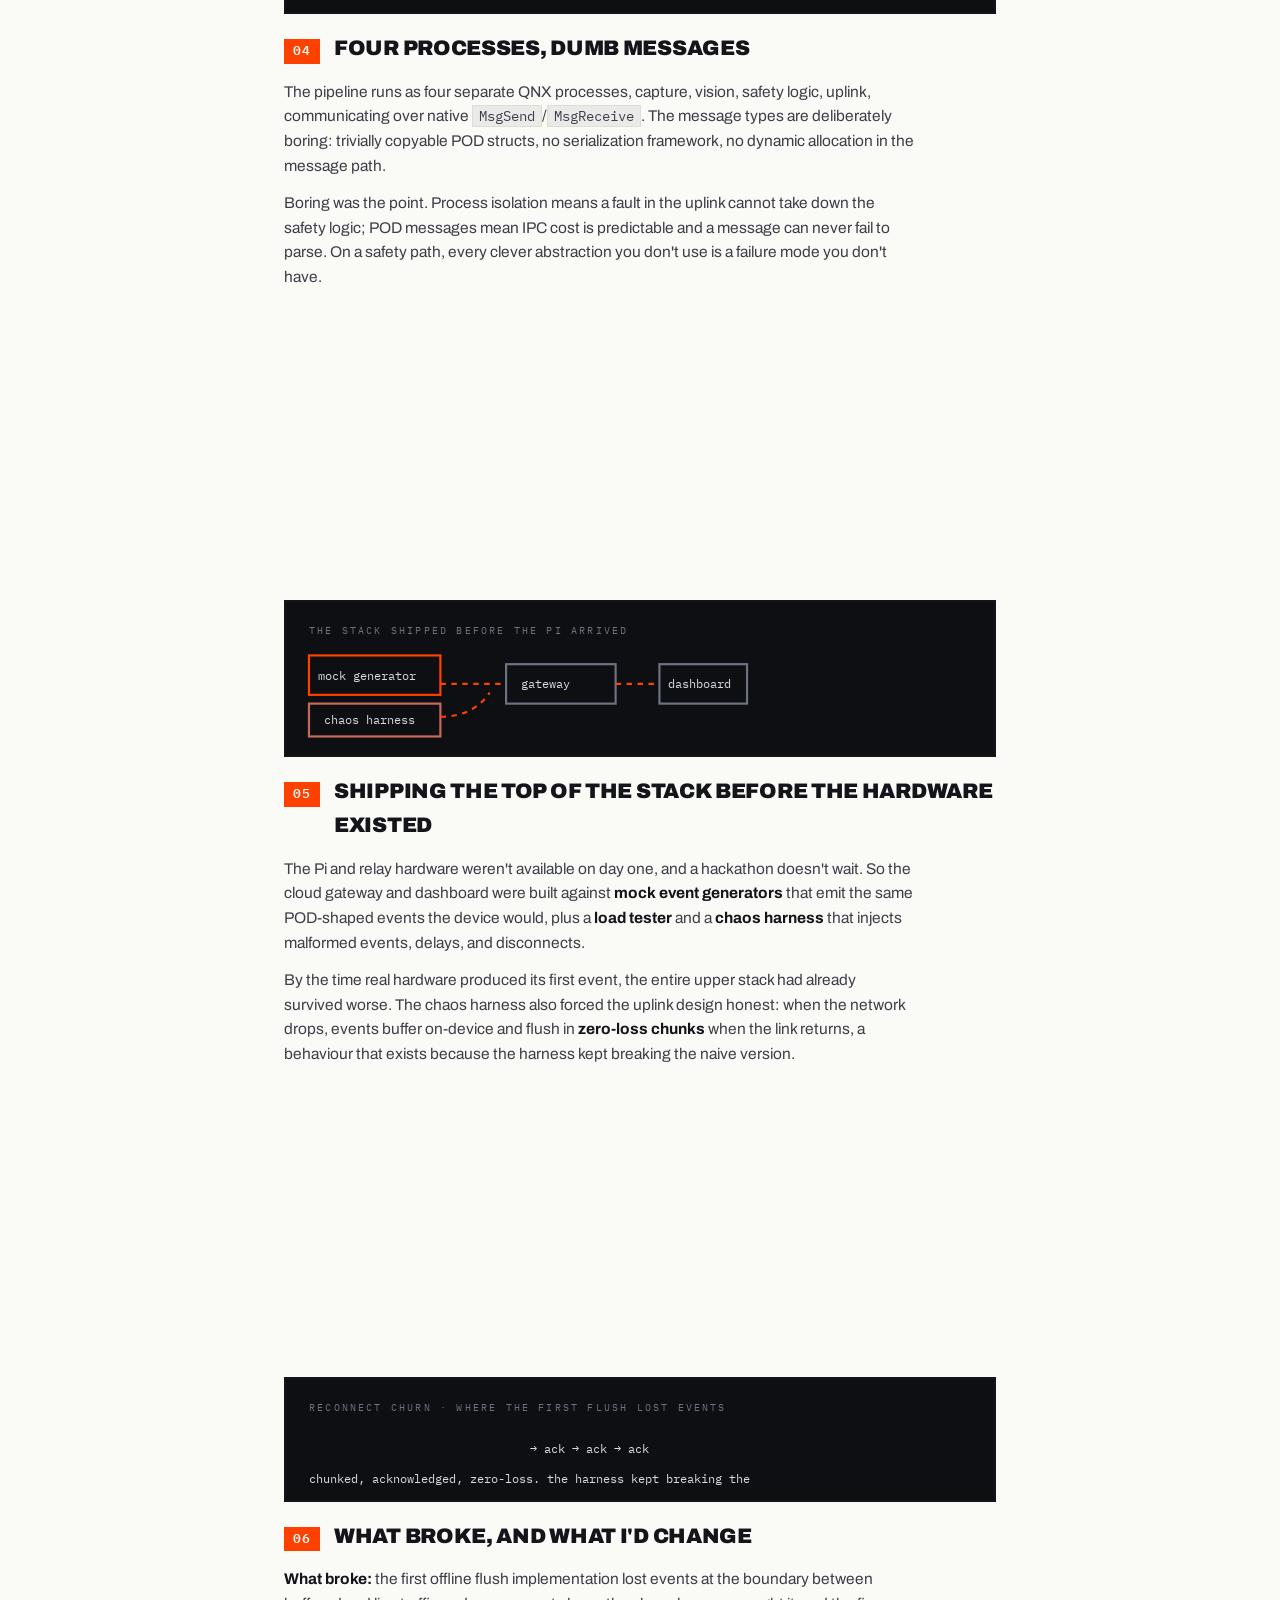
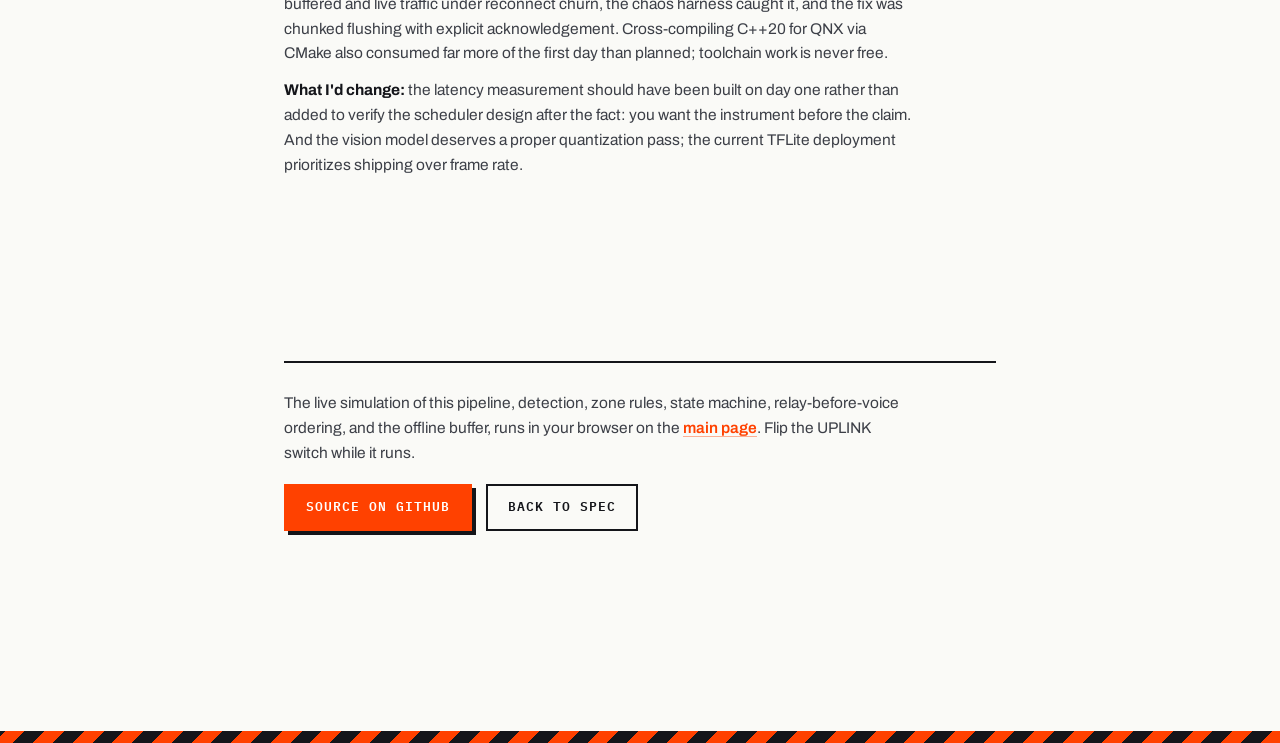
==== commit 702f8f0d: "Update SVG styles and colors in aegis.html Updated SVG elements in aegis.html to change stroke color" ====
--- a/aegis.html
+++ b/aegis.html
@@ -52,15 +52,15 @@
   <section>
     <figure class="lfig" aria-hidden="true"><svg viewBox="0 0 420 120" xmlns="http://www.w3.org/2000/svg">
   <text x="10" y="16" class="ft">EVERY COMPONENT, SORTED ONCE</text>
-  <rect x="10" y="30" width="190" height="78" fill="none" stroke="var(--orange)" stroke-width="2"/>
-  <text x="20" y="48" class="ft" fill="var(--orange)">ON-DEVICE · REQUIRED</text>
+  <rect x="10" y="30" width="190" height="78" fill="none" stroke="#FF4100" stroke-width="2"/>
+  <text x="20" y="48" class="ft" fill="#FF4100">ON-DEVICE · REQUIRED</text>
   <text x="20" y="68" class="fs">camera · vision · state</text>
   <text x="20" y="84" class="fs">machine · relay</text>
-  <rect x="220" y="30" width="190" height="78" fill="none" stroke="var(--steel)" stroke-width="2" stroke-dasharray="6 5"/>
-  <text x="230" y="48" class="ft" fill="var(--steel)">CLOUD · OPTIONAL</text>
+  <rect x="220" y="30" width="190" height="78" fill="none" stroke="#6B7280" stroke-width="2" stroke-dasharray="6 5"/>
+  <text x="230" y="48" class="ft" fill="#6B7280">CLOUD · OPTIONAL</text>
   <text x="230" y="68" class="fs">gateway · dashboard</text>
   <text x="230" y="84" class="fs">history · notify</text>
-  <line class="fflow" x1="200" y1="69" x2="220" y2="69" stroke="var(--steel)" stroke-width="2" stroke-dasharray="5 5"/>
+  <line class="fflow" x1="200" y1="69" x2="220" y2="69" stroke="#6B7280" stroke-width="2" stroke-dasharray="5 5"/>
 </svg></figure>
     <h2><span class="ln">01</span>The constraint that designed the system</h2>
     <p>A worksite safety device has one non-negotiable property: when someone walks into a hazard zone without a hard hat, the alarm fires. Not usually. Not when the wifi is good. Always.</p>
@@ -71,16 +71,16 @@
   <section>
     <figure class="lfig" aria-hidden="true"><svg viewBox="0 0 420 120" xmlns="http://www.w3.org/2000/svg">
   <text x="10" y="16" class="ft">CLOUD AT BUILD TIME, NOT IN THE LOOP</text>
-  <rect x="10" y="34" width="120" height="40" fill="none" stroke="var(--steel)" stroke-width="2"/>
+  <rect x="10" y="34" width="120" height="40" fill="none" stroke="#6B7280" stroke-width="2"/>
   <text x="20" y="58" class="fs">ElevenLabs API</text>
-  <line class="fflow" x1="130" y1="54" x2="180" y2="54" stroke="var(--orange)" stroke-width="2" stroke-dasharray="5 5"/>
-  <text x="136" y="46" class="fs" fill="var(--steel)">build</text>
-  <rect x="180" y="34" width="120" height="40" fill="none" stroke="var(--orange)" stroke-width="2"/>
+  <line class="fflow" x1="130" y1="54" x2="180" y2="54" stroke="#FF4100" stroke-width="2" stroke-dasharray="5 5"/>
+  <text x="136" y="46" class="fs" fill="#6B7280">build</text>
+  <rect x="180" y="34" width="120" height="40" fill="none" stroke="#FF4100" stroke-width="2"/>
   <text x="190" y="58" class="fs">voice.wav in firmware</text>
-  <line x1="300" y1="54" x2="352" y2="54" stroke="var(--orange)" stroke-width="2"/>
+  <line x1="300" y1="54" x2="352" y2="54" stroke="#FF4100" stroke-width="2"/>
   <rect class="fblip" x="352" y="40" width="58" height="28" fill="#2A2C33"/>
   <text x="360" y="59" class="fs" fill="#fff">SPEAK</text>
-  <text x="10" y="106" class="fs" fill="var(--steel)">runtime never sees the network</text>
+  <text x="10" y="106" class="fs" fill="#6B7280">runtime never sees the network</text>
 </svg></figure>
     <h2><span class="ln">02</span>Why the emergency voice is baked into the firmware</h2>
     <p>We wanted a spoken evacuation alert, and ElevenLabs produces a far better voice than any on-device TTS. The obvious design is to call the API when an alarm fires. We rejected it in one sentence that became the project's motto:</p>
@@ -92,12 +92,12 @@
     <figure class="lfig" aria-hidden="true"><svg viewBox="0 0 420 120" xmlns="http://www.w3.org/2000/svg">
   <text x="10" y="16" class="ft">SCHED_FIFO: CONSEQUENCE ENCODED IN THE SCHEDULER</text>
   <text x="10" y="46" class="fs">P30</text>
-  <rect class="fbar f1" x="48" y="34" width="300" height="16" fill="var(--orange)"/>
-  <text x="356" y="46" class="fs" fill="var(--orange)">RELAY</text>
+  <rect class="fbar f1" x="48" y="34" width="300" height="16" fill="#FF4100"/>
+  <text x="356" y="46" class="fs" fill="#FF4100">RELAY</text>
   <text x="10" y="84" class="fs">P8</text>
-  <rect class="fbar f2" x="48" y="72" width="220" height="16" fill="var(--steel)"/>
-  <text x="356" y="84" class="fs" fill="var(--steel)">VOICE</text>
-  <text x="10" y="112" class="fs" fill="var(--steel)">under load, the interlock wins. always.</text>
+  <rect class="fbar f2" x="48" y="72" width="220" height="16" fill="#6B7280"/>
+  <text x="356" y="84" class="fs" fill="#6B7280">VOICE</text>
+  <text x="10" y="112" class="fs" fill="#6B7280">under load, the interlock wins. always.</text>
 </svg></figure>
     <h2><span class="ln">03</span>The relay fires before the voice speaks</h2>
     <p>Within the device there is a second, subtler ordering problem. An alarm has multiple outputs: the GPIO relay (which can cut power to a machine, flash a beacon) and the audio playback. They are not equally important, and on a real-time OS you get to say so explicitly.</p>
@@ -109,13 +109,13 @@
     <figure class="lfig" aria-hidden="true"><svg viewBox="0 0 420 120" xmlns="http://www.w3.org/2000/svg">
   <text x="10" y="16" class="ft">FOUR PROCESSES · POD MESSAGES · NO SURPRISES</text>
   <g class="fs">
-    <rect x="10" y="40" width="86" height="34" fill="none" stroke="var(--steel)" stroke-width="2"/><text x="22" y="61">capture</text>
-    <rect x="114" y="40" width="86" height="34" fill="none" stroke="var(--steel)" stroke-width="2"/><text x="132" y="61">vision</text>
-    <rect x="218" y="40" width="86" height="34" fill="none" stroke="var(--orange)" stroke-width="2"/><text x="234" y="61">safety</text>
-    <rect x="322" y="40" width="88" height="34" fill="none" stroke="var(--steel)" stroke-width="2" stroke-dasharray="5 4"/><text x="338" y="61">uplink</text>
+    <rect x="10" y="40" width="86" height="34" fill="none" stroke="#6B7280" stroke-width="2"/><text x="22" y="61">capture</text>
+    <rect x="114" y="40" width="86" height="34" fill="none" stroke="#6B7280" stroke-width="2"/><text x="132" y="61">vision</text>
+    <rect x="218" y="40" width="86" height="34" fill="none" stroke="#FF4100" stroke-width="2"/><text x="234" y="61">safety</text>
+    <rect x="322" y="40" width="88" height="34" fill="none" stroke="#6B7280" stroke-width="2" stroke-dasharray="5 4"/><text x="338" y="61">uplink</text>
   </g>
-  <path class="fflow" d="M96 57 H114 M200 57 H218 M304 57 H322" stroke="var(--orange)" stroke-width="2" fill="none" stroke-dasharray="5 5"/>
-  <text x="10" y="102" class="fs" fill="var(--steel)">MsgSend / MsgReceive · trivially copyable structs</text>
+  <path class="fflow" d="M96 57 H114 M200 57 H218 M304 57 H322" stroke="#FF4100" stroke-width="2" fill="none" stroke-dasharray="5 5"/>
+  <text x="10" y="102" class="fs" fill="#6B7280">MsgSend / MsgReceive · trivially copyable structs</text>
 </svg></figure>
     <h2><span class="ln">04</span>Four processes, dumb messages</h2>
     <p>The pipeline runs as four separate QNX processes, capture, vision, safety logic, uplink, communicating over native <code>MsgSend</code>/<code>MsgReceive</code>. The message types are deliberately boring: trivially copyable POD structs, no serialization framework, no dynamic allocation in the message path.</p>
@@ -125,15 +125,15 @@
   <section>
     <figure class="lfig" aria-hidden="true"><svg viewBox="0 0 420 120" xmlns="http://www.w3.org/2000/svg">
   <text x="10" y="16" class="ft">THE STACK SHIPPED BEFORE THE PI ARRIVED</text>
-  <rect x="10" y="36" width="120" height="36" fill="none" stroke="var(--orange)" stroke-width="2"/>
+  <rect x="10" y="36" width="120" height="36" fill="none" stroke="#FF4100" stroke-width="2"/>
   <text x="18" y="58" class="fs">mock generator</text>
   <rect x="10" y="80" width="120" height="30" fill="none" stroke="#C46A5A" stroke-width="2"/>
   <text x="24" y="99" class="fs" fill="#C46A5A">chaos harness</text>
-  <path class="fflow" d="M130 62 H190 M130 92 Q160 92 175 70" stroke="var(--orange)" stroke-width="2" fill="none" stroke-dasharray="5 5"/>
-  <rect x="190" y="44" width="100" height="36" fill="none" stroke="var(--steel)" stroke-width="2"/>
+  <path class="fflow" d="M130 62 H190 M130 92 Q160 92 175 70" stroke="#FF4100" stroke-width="2" fill="none" stroke-dasharray="5 5"/>
+  <rect x="190" y="44" width="100" height="36" fill="none" stroke="#6B7280" stroke-width="2"/>
   <text x="204" y="66" class="fs">gateway</text>
-  <line class="fflow" x1="290" y1="62" x2="330" y2="62" stroke="var(--orange)" stroke-width="2" stroke-dasharray="5 5"/>
-  <rect x="330" y="44" width="80" height="36" fill="none" stroke="var(--steel)" stroke-width="2"/>
+  <line class="fflow" x1="290" y1="62" x2="330" y2="62" stroke="#FF4100" stroke-width="2" stroke-dasharray="5 5"/>
+  <rect x="330" y="44" width="80" height="36" fill="none" stroke="#6B7280" stroke-width="2"/>
   <text x="338" y="66" class="fs">dashboard</text>
 </svg></figure>
     <h2><span class="ln">05</span>Shipping the top of the stack before the hardware existed</h2>
@@ -145,12 +145,12 @@
     <figure class="lfig" aria-hidden="true"><svg viewBox="0 0 420 90" xmlns="http://www.w3.org/2000/svg">
   <text x="10" y="16" class="ft">RECONNECT CHURN · WHERE THE FIRST FLUSH LOST EVENTS</text>
   <g>
-    <rect class="fchunk c1" x="10"  y="40" width="56" height="20" fill="var(--orange)"/>
-    <rect class="fchunk c2" x="76"  y="40" width="56" height="20" fill="var(--orange)"/>
-    <rect class="fchunk c3" x="142" y="40" width="56" height="20" fill="var(--orange)"/>
+    <rect class="fchunk c1" x="10"  y="40" width="56" height="20" fill="#FF4100"/>
+    <rect class="fchunk c2" x="76"  y="40" width="56" height="20" fill="#FF4100"/>
+    <rect class="fchunk c3" x="142" y="40" width="56" height="20" fill="#FF4100"/>
   </g>
-  <text x="212" y="55" class="fs" fill="var(--steel)">→ ack → ack → ack</text>
-  <text x="10" y="82" class="fs" fill="var(--steel)">chunked, acknowledged, zero-loss. the harness kept breaking the naive version.</text>
+  <text x="212" y="55" class="fs" fill="#6B7280">→ ack → ack → ack</text>
+  <text x="10" y="82" class="fs" fill="#6B7280">chunked, acknowledged, zero-loss. the harness kept breaking the naive version.</text>
 </svg></figure>
     <h2><span class="ln">06</span>What broke, and what I'd change</h2>
     <p><strong>What broke:</strong> the first offline flush implementation lost events at the boundary between buffered and live traffic under reconnect churn, the chaos harness caught it, and the fix was chunked flushing with explicit acknowledgement. Cross-compiling C++20 for QNX via CMake also consumed far more of the first day than planned; toolchain work is never free.</p>
--- a/styles.css
+++ b/styles.css
@@ -315,7 +315,7 @@
   .pref::before { content:"✓ "; color:var(--orange); }
   .pref:hover { background:var(--orange); border-color:var(--orange); color:#fff; transform:translate(-2px,-2px); box-shadow:3px 3px 0 var(--ink); }
   .pref:hover::before { color:#fff; }
-  .prin>div:nth-child(2n){border-right:0;} .prin>div:nth-child(n+3){border-bottom:0;}
+  .prin>div:nth-child(2n){border-right:0;} .prin>div:nth-last-child(-n+2){border-bottom:0;}
   @media (max-width:640px){ .prin>div{border-right:0!important;border-bottom:2px solid var(--ink)!important;} .prin>div:last-child{border-bottom:0!important;} }
   .prin .pn { font-family:"IBM Plex Mono",monospace; font-size:12px; font-weight:600; color:var(--orange); letter-spacing:2px; margin-bottom:8px; }
   .prin h3 { font-size:18px; font-weight:900; text-transform:uppercase; margin-bottom:6px; }
@@ -513,16 +513,72 @@
   /* hero: the sign flickers when touched */
   h1 .accent:hover { animation:faulty 1.2s steps(1) infinite; cursor:default; }
 
-  /* ===== SIGNAL LOG: community, zero backend ===== */
-  .siglog { margin-top:34px; border:2px solid #fff; }
-  .siglog-head { display:flex; justify-content:space-between; align-items:center; gap:12px; flex-wrap:wrap;
-    padding:10px 16px; border-bottom:2px solid #fff; font-family:"IBM Plex Mono",monospace; font-size:11px; letter-spacing:2px; color:#B9BDC7; }
-  .siglog-head b { color:var(--orange); font-weight:600; }
-  .siglog-list { max-height:210px; overflow-y:auto; }
-  .siglog-list a { display:flex; gap:14px; align-items:baseline; padding:9px 16px; border-bottom:1px solid rgba(255,255,255,.12);
-    text-decoration:none; font-size:13.5px; color:#D7DBE4; transition:background .15s; }
-  .siglog-list a:hover { background:rgba(255,65,0,.15); }
-  .siglog-list .who { font-family:"IBM Plex Mono",monospace; font-size:11px; font-weight:600; letter-spacing:1px; color:var(--orange); white-space:nowrap; }
-  .siglog-list .msg { overflow:hidden; text-overflow:ellipsis; white-space:nowrap; }
-  .siglog-empty { padding:14px 16px; font-family:"IBM Plex Mono",monospace; font-size:11.5px; letter-spacing:1px; color:#B9BDC7; }
-  .siglog.hidden { display:none; }
+
+  /* ===== BAND SELECTOR: two channels, one operator ===== */
+  .chsel { display:grid; grid-template-columns:1fr auto 1fr; align-items:center; gap:0;
+    margin:56px 0 0; border:2px solid var(--ink); background:var(--panel); text-decoration:none;
+    font-family:"IBM Plex Mono",monospace; font-size:12px; letter-spacing:1.5px; color:var(--steel);
+    transition:box-shadow .22s, transform .22s; position:relative; overflow:hidden; }
+  .chsel:hover { transform:translate(-4px,-4px); box-shadow:8px 8px 0 var(--orange); }
+  .chsel .ch { display:flex; align-items:center; gap:10px; padding:16px 20px; white-space:nowrap; overflow:hidden; text-overflow:ellipsis; }
+  .chsel .ch b { color:var(--ink); font-weight:600; }
+  .chsel .ch.b { justify-content:flex-end; text-align:right; }
+  .chsel .ch.b b { color:var(--orange); }
+  .chsel .dot { font-style:normal; color:var(--ok); font-size:9px; }
+  .chsel .arw { font-style:normal; color:var(--orange); transition:transform .22s; }
+  .chsel:hover .arw { transform:translateX(5px); }
+
+  /* the switch itself: reads like the UPLINK toggle, throws to band B on hover */
+  .chsw { width:52px; height:26px; border:2px solid var(--ink); position:relative; margin:0 4px; flex:none; }
+  .chsw i { position:absolute; top:2px; left:2px; width:18px; height:18px; background:var(--ink);
+    transition:transform .28s cubic-bezier(.5,1.6,.4,.9), background .28s; }
+  .chsel:hover .chsw i { transform:translateX(26px); background:var(--orange); }
+
+  .chnote { position:absolute; left:0; right:0; bottom:3px; text-align:center; font-size:9px; letter-spacing:2px;
+    color:var(--hairline); opacity:0; transition:opacity .22s; }
+  .chsel:hover .chnote { opacity:1; color:var(--steel); }
+
+  @media (max-width:760px){
+    .chsel { grid-template-columns:1fr; text-align:center; }
+    .chsel .ch, .chsel .ch.b { justify-content:center; text-align:center; padding:12px 16px; }
+    .chsw { margin:0 auto 10px; }
+    .chnote { position:static; opacity:1; color:var(--steel); padding:0 0 10px; }
+  }
+  @media print { .chsel { display:none; } }
+
+  /* ===== SHOWCASE SCHEMATICS: new project animations ===== */
+
+  /* Mayfly: bars settle, page faults stream in */
+  .slide.active .mbar { transform-origin:left center; animation:mgrow 3.2s cubic-bezier(.2,.9,.2,1) infinite; }
+  .slide.active .mbar.m2 { animation-delay:.18s; }
+  .slide.active .mbar.m3 { animation-delay:.36s; }
+  @keyframes mgrow { 0%{transform:scaleX(0)} 30%,88%{transform:scaleX(1)} 100%{transform:scaleX(1)} }
+  .slide.active .mfault rect { animation:mfaultin 1.6s steps(1) infinite; }
+  .slide.active .mfault rect:nth-child(2){ animation-delay:.12s; }
+  .slide.active .mfault rect:nth-child(3){ animation-delay:.24s; }
+  .slide.active .mfault rect:nth-child(4){ animation-delay:.36s; }
+  @keyframes mfaultin { 0%,45%{opacity:1} 50%,100%{opacity:.15} }
+
+  /* Plumbline: leaves hash upward, one diff flags capability-relevant */
+  .slide.active .pleaf { animation:pleafin 3.6s steps(1) infinite; }
+  .slide.active .pleaf.p2 { animation-delay:.5s; }
+  .slide.active .pleaf.p3 { animation:pflag 3.6s steps(1) 1s infinite; }
+  .slide.active .pleaf.p4 { animation-delay:1.5s; }
+  @keyframes pleafin { 0%,20%{fill:#2A2C33} 25%,45%{fill:#6B7280} 50%,100%{fill:#2A2C33} }
+  @keyframes pflag  { 0%,20%{fill:#2A2C33} 25%,60%{fill:#FF4100} 65%,100%{fill:#2A2C33} }
+  .slide.active .proot { animation:prootpulse 3.6s ease-in-out infinite; }
+  @keyframes prootpulse { 0%,55%,100%{fill:#2A2C33} 70%{fill:#3A1E12} }
+
+  /* label-to-lab: the bar grows and stops short of the pre-registered line */
+  .slide.active .lbar { transform-origin:left center; animation:lgrow 4s cubic-bezier(.2,.9,.2,1) infinite; }
+  @keyframes lgrow { 0%{transform:scaleX(0)} 35%,90%{transform:scaleX(1)} 100%{transform:scaleX(1)} }
+  .slide.active .lstamp { opacity:0; animation:lstampin 4s steps(1) infinite; }
+  @keyframes lstampin { 0%,45%{opacity:0} 50%,92%{opacity:1} 100%{opacity:0} }
+
+  /* Ephemera: the reconciler advances exactly one step per tick */
+  .slide.active .estep { animation:estepin 4.4s steps(1) infinite; }
+  .slide.active .estep.s2 { animation-delay:.7s; }
+  .slide.active .estep.s3 { animation-delay:1.4s; }
+  .slide.active .estep.s4 { animation-delay:2.1s; }
+  .slide.active .estep.s5 { animation-delay:2.8s; }
+  @keyframes estepin { 0%,12%{fill:#2A2C33} 16%,30%{fill:#FF4100} 34%,100%{fill:#2A2C33} }
--- a/log.css
+++ b/log.css
@@ -31,3 +31,21 @@
   .logpage .topbar, .logpage .hazard { display:none; }
   .log h2 .ln { color:#14151A; background:#fff; border:1.5px solid #14151A; }
 }
+
+/* figures: each section gets its schematic */
+.lfig { margin:6px 0 18px; border:2px solid var(--ink); background:#0E0F13; padding:14px 12px 8px; }
+.lfig svg { width:100%; max-width:460px; display:block; }
+.lfig .ft { font-family:"IBM Plex Mono",monospace; font-size:9.5px; letter-spacing:2px; fill:#6B7280; }
+.lfig .fs, .lfig .fs text, .lfig g.fs text { font-family:"IBM Plex Mono",monospace; font-size:11px; fill:#D7DBE4; }
+.lfig .fflow { animation:lflow 1.1s linear infinite; }
+@keyframes lflow { to { stroke-dashoffset:-10; } }
+.lfig .fblip { animation:lblip 2.2s steps(1) infinite; }
+@keyframes lblip { 0%,55%,100%{fill:#2A2C33} 60%,80%{fill:var(--orange)} }
+.lfig .fbar { transform-origin:left center; animation:lbar 2.6s cubic-bezier(.2,.8,.2,1) infinite; }
+.lfig .fbar.f2 { animation-delay:.35s; }
+@keyframes lbar { 0%{transform:scaleX(0)} 35%,80%{transform:scaleX(1)} 100%{transform:scaleX(1)} }
+.lfig .fchunk { opacity:0; animation:lchunk 2.4s ease infinite; }
+.lfig .fchunk.c2 { animation-delay:.3s; } .lfig .fchunk.c3 { animation-delay:.6s; }
+@keyframes lchunk { 0%{opacity:0; transform:translateX(-12px)} 25%,85%{opacity:1; transform:none} 100%{opacity:1} }
+@media (prefers-reduced-motion:reduce){ .lfig .fflow,.lfig .fblip,.lfig .fbar,.lfig .fchunk { animation:none; opacity:1; transform:none; } }
+@media print { .lfig { background:#fff; } .lfig .fs,.lfig .fs text{ fill:#14151A; } .lfig .ft{ fill:#5B6270; } }
